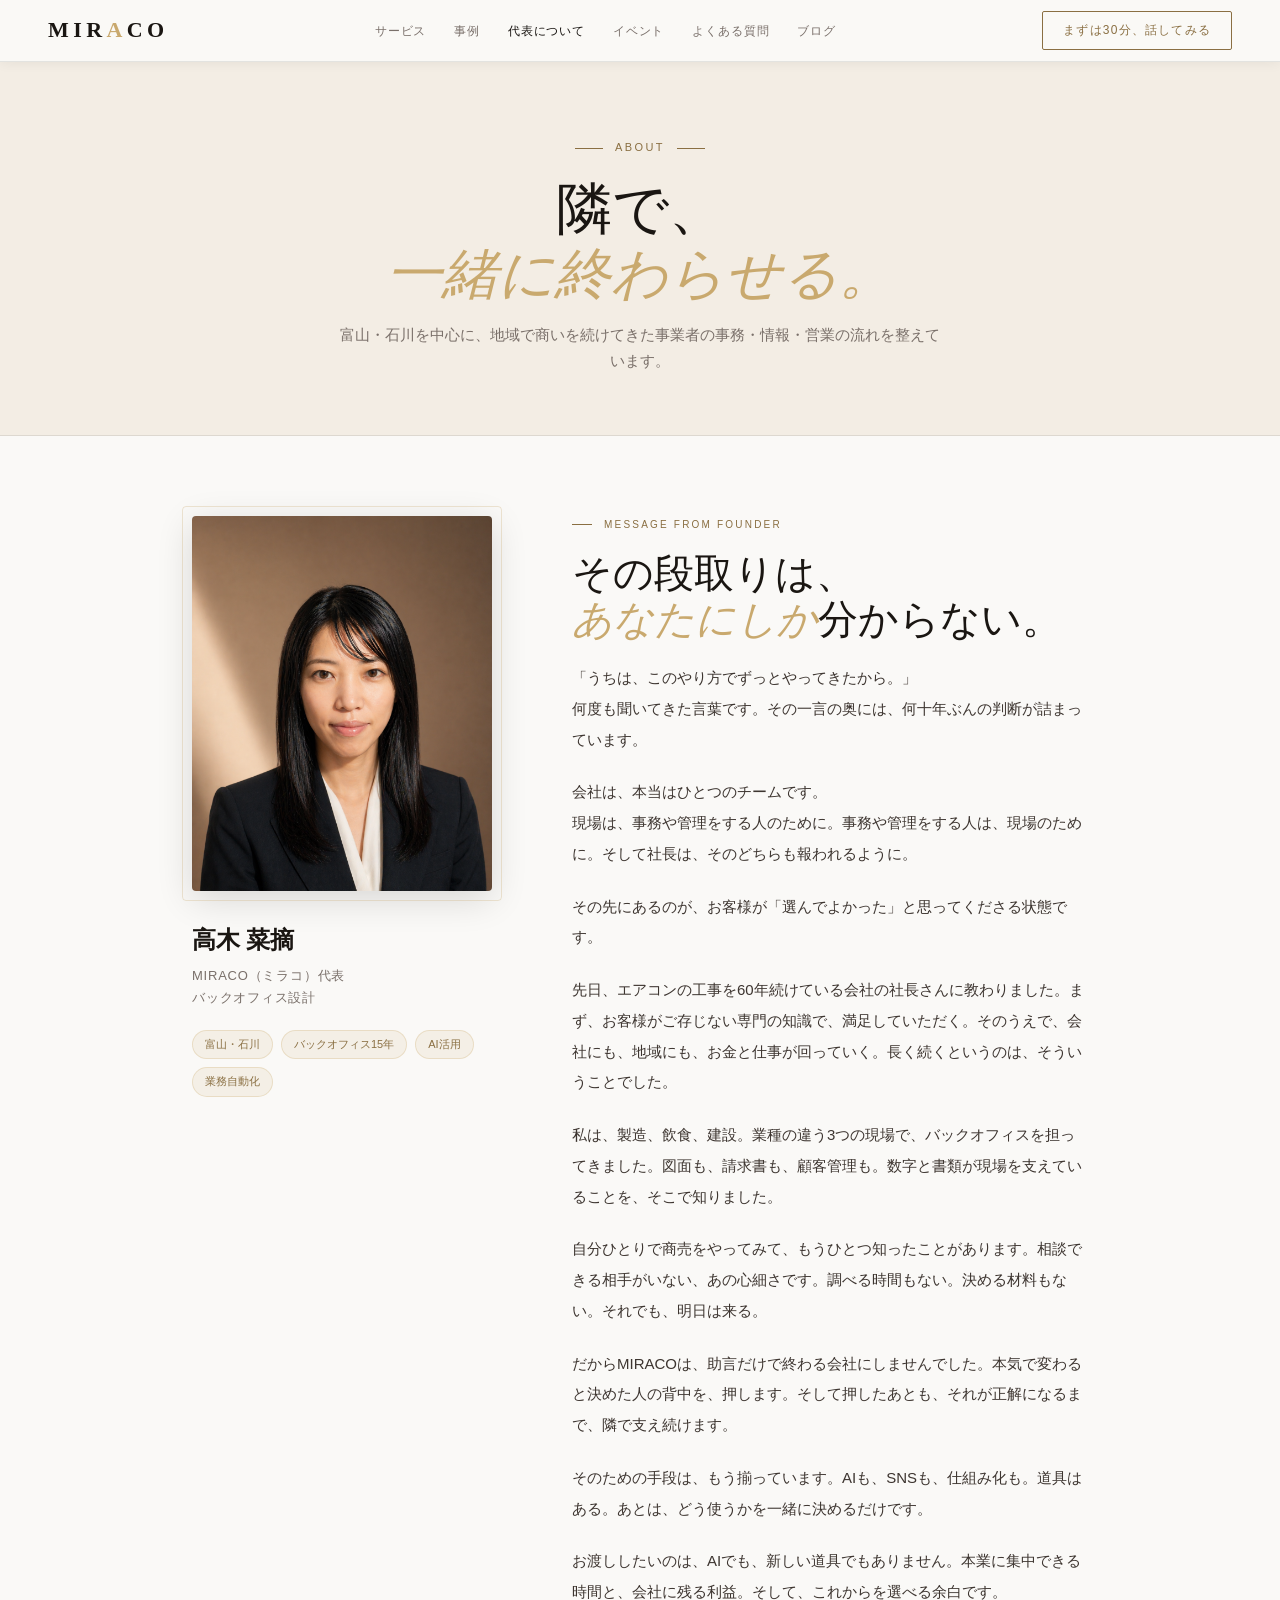
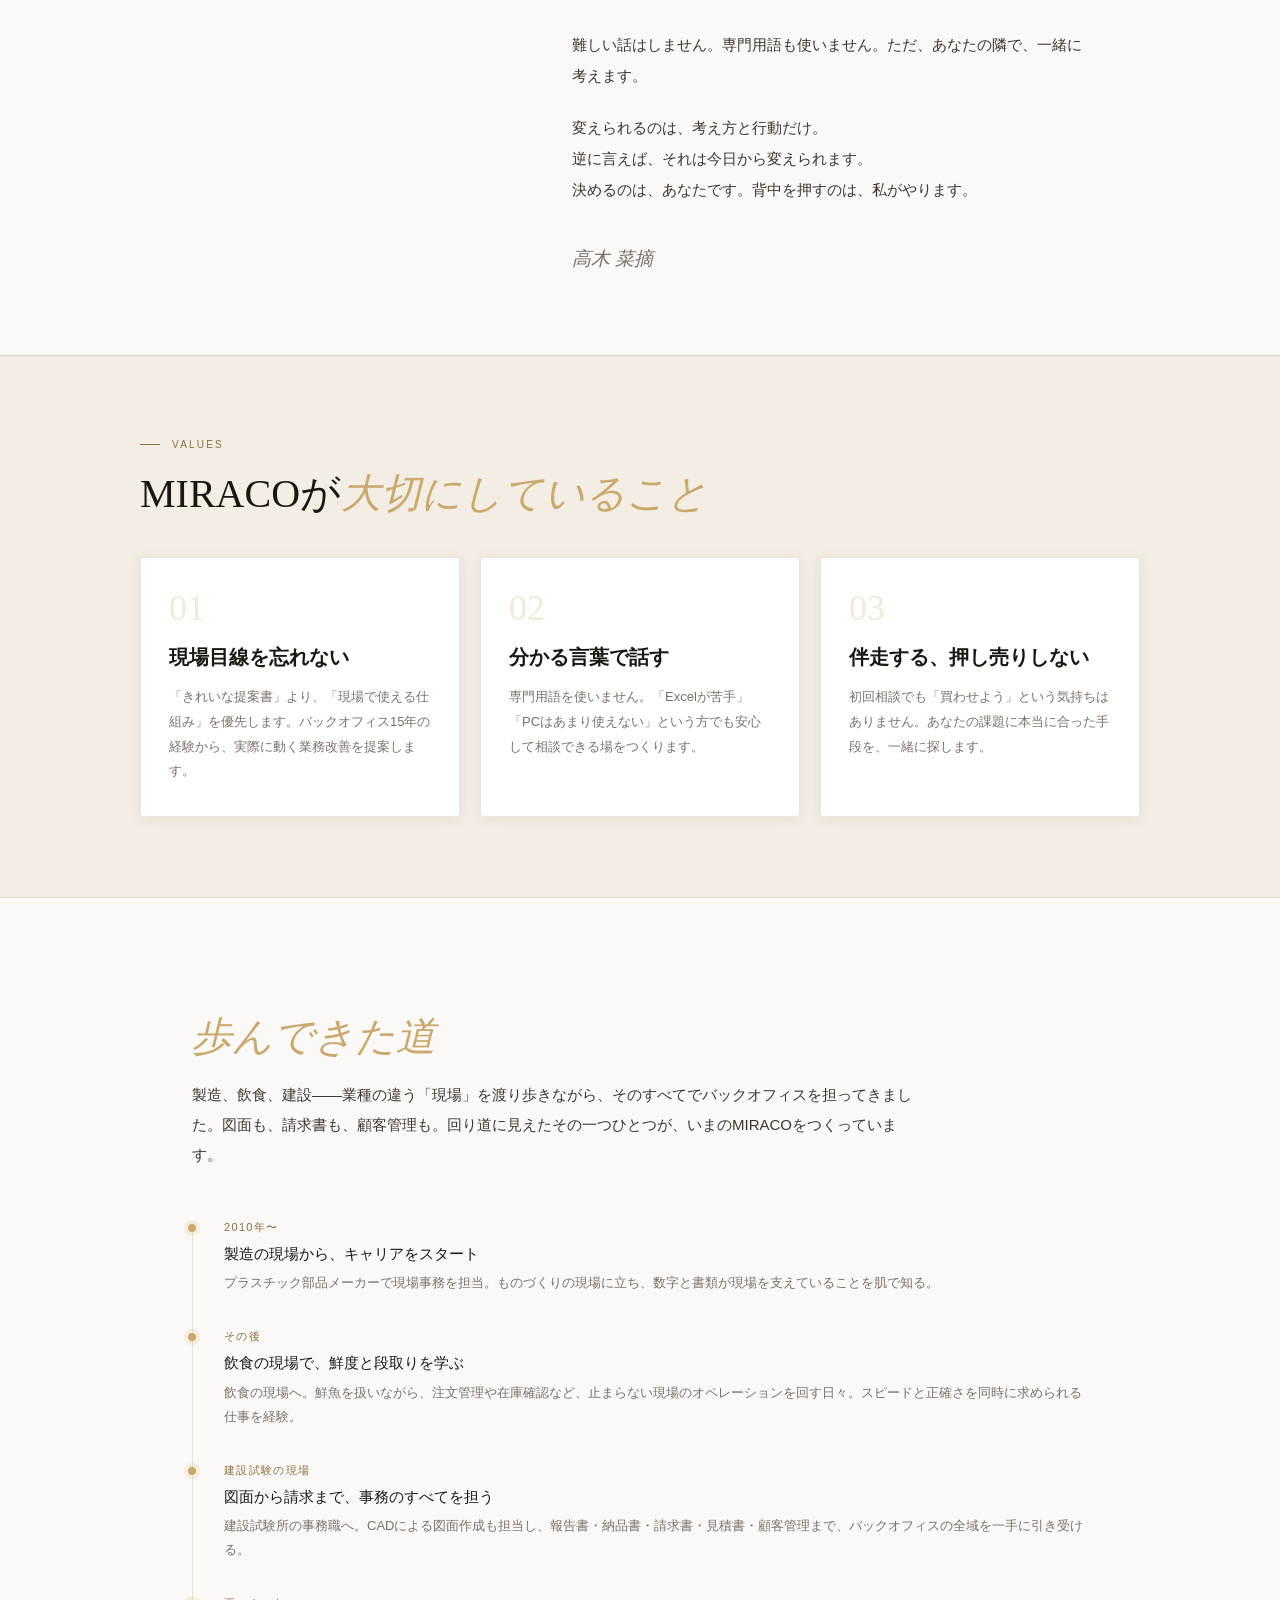
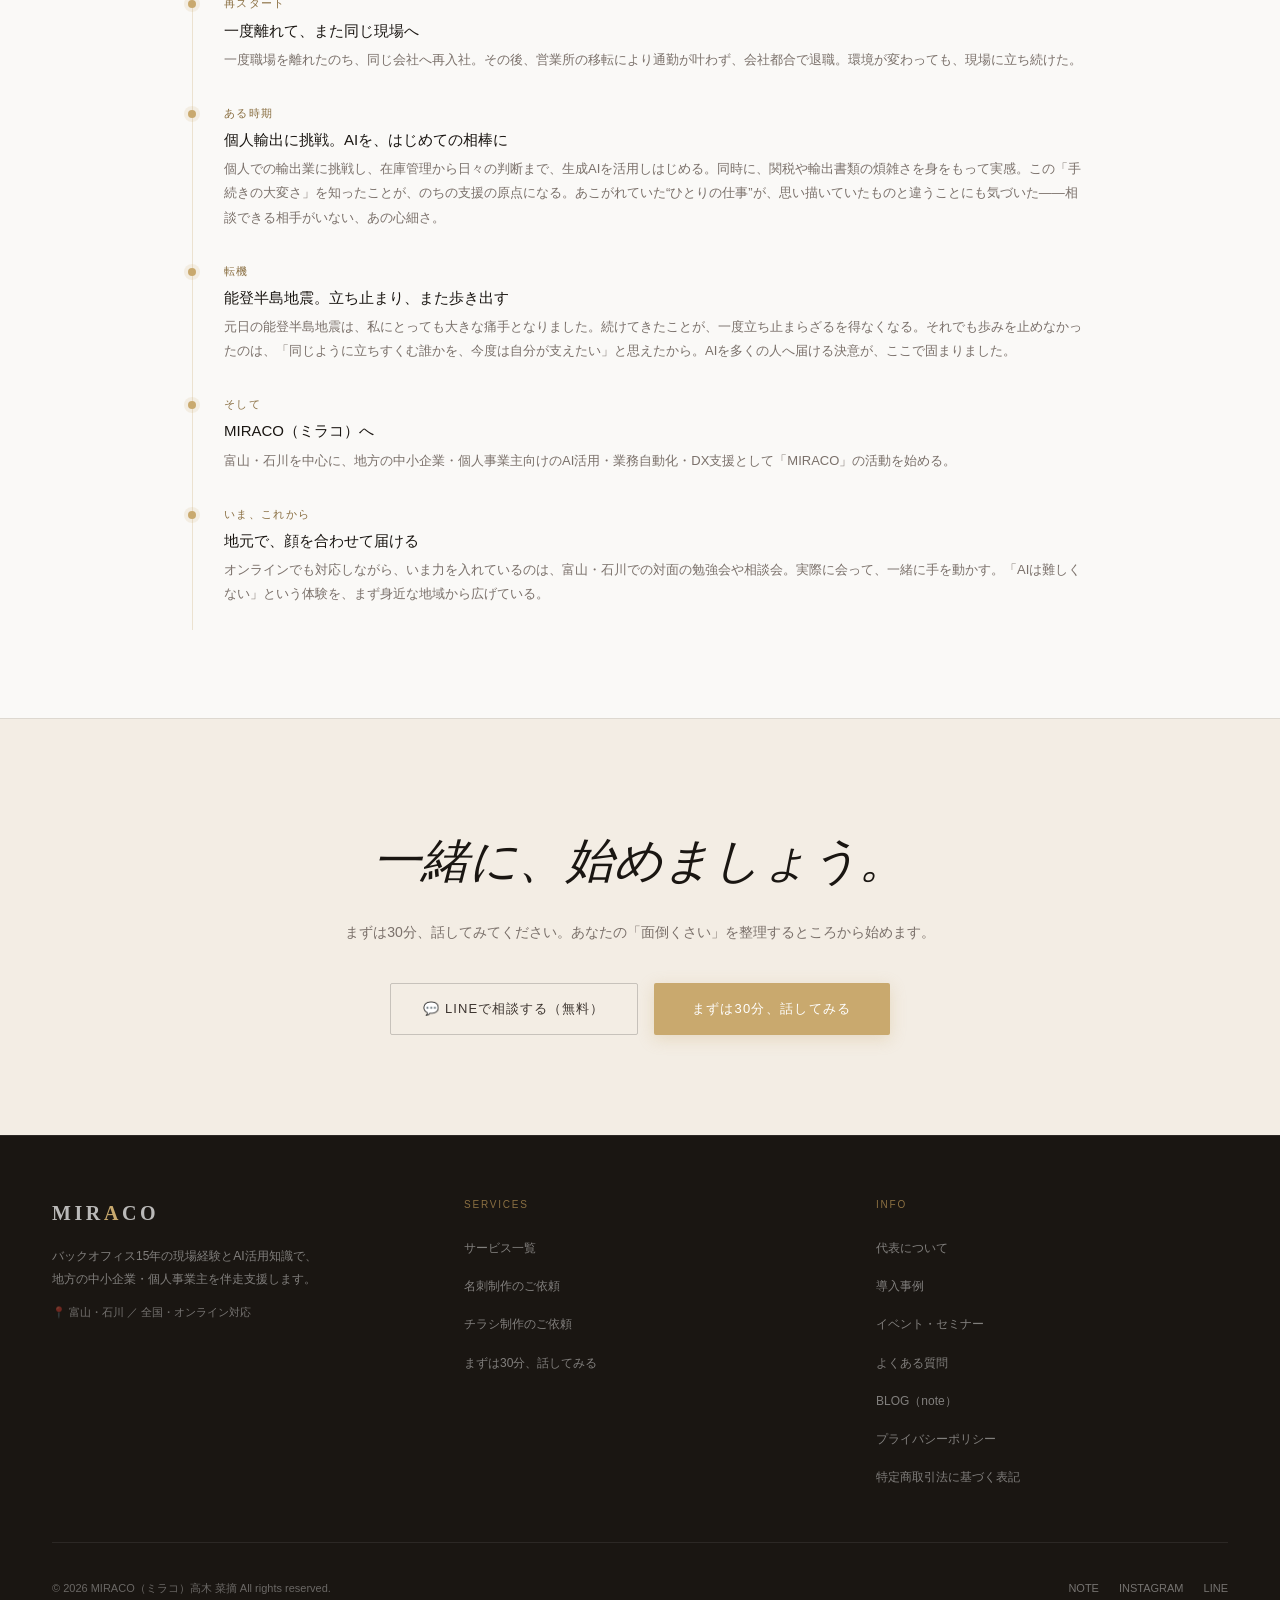
==== about.html @ 070834a5 "トップ見出しをスマホで1行に、スクロール演出を見えるように調整 - .hero-h1「選んでよかった」と言われる会社へ。が480px以下で2行になっていた   18文字ぶんを画面幅から逆算する式に変更" ====
<!DOCTYPE html>
<html lang="ja">
<head>
<meta charset="UTF-8">
<meta name="viewport" content="width=device-width, initial-scale=1.0">
<title>代表について | MIRACO（ミラコ）高木菜摘</title>
<meta name="description" content="MIRACO代表・高木菜摘のプロフィール。富山・石川を中心に活動。製造・飲食・建設の現場でバックオフィスを担ってきた経験をもとに、地域の事業者の事務・情報・営業の流れを整えます。">
<meta name="author" content="MIRACO（ミラコ）高木菜摘">
<meta name="robots" content="index, follow">
<meta property="og:title" content="代表について | MIRACO（ミラコ）高木菜摘">
<meta property="og:description" content="製造・飲食・建設の現場でバックオフィスを担ってきたMIRACO代表・高木菜摘のプロフィール。富山・石川で活動しています。">
<meta property="og:type" content="profile">
<meta property="og:url" content="https://miracobackoffice.com/about.html">
<meta property="og:locale" content="ja_JP">
<link rel="canonical" href="https://miracobackoffice.com/about.html">

<script type="application/ld+json">
{
  "@context": "https://schema.org",
  "@type": "Person",
  "name": "高木菜摘",
  "alternateName": "Natsumi Takagi",
  "jobTitle": "MIRACO代表・バックオフィス設計",
  "worksFor": { "@type": "Organization", "name": "MIRACO（ミラコ）", "url": "https://miracobackoffice.com/" },
  "address": { "@type": "PostalAddress", "addressRegion": "富山県", "addressCountry": "JP" },
  "image": "https://miracobackoffice.com/assets/images/profile-natsumi.png",
  "url": "https://miracobackoffice.com/about.html",
  "sameAs": ["https://note.com/miraco_1"],
  "description": "製造・飲食・建設の現場でバックオフィスを担ってきた経験をもとに、地域で商いを続けてきた事業者の事務・情報・営業の流れを整える。富山・石川を中心に活動。"
}
</script>

<meta http-equiv="Content-Security-Policy" content="default-src 'self'; script-src 'self' 'unsafe-inline'; style-src 'self' 'unsafe-inline' https://fonts.googleapis.com; font-src 'self' https://fonts.gstatic.com; img-src 'self' data: https://images.unsplash.com; connect-src 'none'; frame-src 'none'; object-src 'none'; base-uri 'self'; form-action 'none';">
<meta http-equiv="X-Content-Type-Options" content="nosniff">
<meta http-equiv="X-Frame-Options" content="DENY">

<link rel="preconnect" href="https://fonts.googleapis.com">
<link rel="preconnect" href="https://fonts.gstatic.com" crossorigin>
<link href="https://fonts.googleapis.com/css2?family=Noto+Sans+JP:wght@300;400;500;700&family=Cormorant+Garamond:ital,wght@0,300;0,600;1,300;1,600&family=DM+Sans:wght@300;400;500&display=swap" rel="stylesheet">

<style>
*, *::before, *::after { box-sizing: border-box; margin: 0; padding: 0; }
:root {
  --bg:#faf9f7; --bg-s:#f3ede4; --bg-c:#ffffff; --bg-ch:#faf6f0;
  --gold:#C9A96E; --gold-l:#E8CFA0; --gold-d:#8A6F42; --gold-dim:rgba(201,169,110,0.12);
  --text:#1a1612; --text-b:#3d3530; --text-m:#7a706a;
  --border:rgba(0,0,0,0.09); --border-g:rgba(201,169,110,0.28); --shadow:0 2px 16px rgba(0,0,0,0.07);
}
html { scroll-behavior: smooth; }
body { background:var(--bg); color:var(--text-b); font-family:'DM Sans','Noto Sans JP',sans-serif; font-size:15px; line-height:1.75; -webkit-font-smoothing:antialiased; }
img { max-width:100%; display:block; }

nav { position:fixed; top:0; left:0; right:0; z-index:1000; display:flex; align-items:center; justify-content:space-between; padding:0 48px; height:62px; background:rgba(250,249,247,0.96); backdrop-filter:blur(16px); -webkit-backdrop-filter:blur(16px); border-bottom:0.5px solid var(--border); box-shadow:0 1px 12px rgba(0,0,0,0.06); }
.nav-logo { font-family:'Cormorant Garamond',serif; font-size:22px; font-weight:600; letter-spacing:0.2em; color:var(--text); text-decoration:none; }
.nav-logo span { color:var(--gold); }
.nav-links { display:flex; gap:28px; list-style:none; }
.nav-links a { color:var(--text-m); text-decoration:none; font-size:12px; letter-spacing:0.07em; transition:color 0.2s; }
.nav-links a:hover,.nav-links a.active { color:var(--text); }
.nav-btn { border:1px solid var(--gold-d); background:transparent; color:var(--gold-d); padding:8px 20px; border-radius:2px; font-size:12px; letter-spacing:0.1em; cursor:pointer; font-family:inherit; text-decoration:none; display:inline-block; transition:all 0.25s; }
.nav-btn:hover { background:var(--gold-d); color:#fff; }
.nav-hamburger { display:none; flex-direction:column; gap:5px; background:none; border:none; cursor:pointer; padding:4px; }
.nav-hamburger span { display:block; width:22px; height:1px; background:var(--text-b); }
.mobile-menu { display:none; position:fixed; top:62px; left:0; right:0; background:rgba(250,249,247,0.98); border-bottom:0.5px solid var(--border); padding:24px 28px; z-index:999; flex-direction:column; gap:0; box-shadow:0 8px 24px rgba(0,0,0,0.08); }
.mobile-menu.open { display:flex; }
.mobile-menu a { color:var(--text-b); text-decoration:none; font-size:14px; padding:14px 0; border-bottom:0.5px solid var(--border); transition:color 0.2s; }
.mobile-menu a:hover { color:var(--gold-d); }
.mobile-menu .m-cta { margin-top:20px; background:var(--gold); color:#fff; text-align:center; padding:14px; border-radius:2px; font-weight:500; }

.page-hero { padding:130px 52px 60px; background:var(--bg-s); border-bottom:0.5px solid var(--border); text-align:center; }
.page-hero .eyebrow { display:inline-flex; align-items:center; gap:12px; font-size:11px; letter-spacing:0.22em; color:var(--gold-d); font-weight:400; margin-bottom:20px; text-transform:uppercase; }
.eyebrow-line { width:28px; height:0.5px; background:var(--gold-d); }
.page-hero h1 { font-family:'Cormorant Garamond',serif; font-size:clamp(32px,5vw,56px); font-weight:300; color:var(--text); line-height:1.15; margin-bottom:16px; }
.page-hero h1 em { font-style:italic; color:var(--gold); }
.page-hero p { font-size:15px; color:var(--text-m); font-weight:300; max-width:600px; margin:0 auto; }

.about-layout { padding:80px 52px; max-width:1000px; margin:0 auto; display:grid; grid-template-columns:300px 1fr; gap:80px; align-items:start; }
.profile-img-wrap { position:relative; }
.profile-img-wrap img { width:100%; aspect-ratio:4/5; object-fit:cover; border-radius:4px; box-shadow:0 8px 36px rgba(0,0,0,0.14); }
.profile-img-wrap::before { content:''; position:absolute; inset:-10px; border:0.5px solid var(--border-g); border-radius:4px; pointer-events:none; }
.profile-meta { margin-top:28px; }
.profile-name { font-family:'Cormorant Garamond',serif; font-size:24px; font-weight:600; color:var(--text); margin-bottom:4px; }
.profile-title { font-size:13px; color:var(--text-m); letter-spacing:0.06em; margin-bottom:20px; }
.profile-tags { display:flex; flex-wrap:wrap; gap:8px; }
.profile-tag { font-size:11px; color:var(--gold-d); border:0.5px solid var(--border-g); padding:4px 12px; border-radius:100px; background:var(--gold-dim); }

.s-label { font-size:10px; letter-spacing:0.22em; color:var(--gold-d); font-weight:400; text-transform:uppercase; margin-bottom:18px; display:flex; align-items:center; gap:12px; }
.s-label::before { content:''; width:20px; height:0.5px; background:var(--gold-d); }
.s-title { font-family:'Cormorant Garamond',serif; font-size:clamp(24px,3.5vw,40px); font-weight:300; line-height:1.15; color:var(--text); margin-bottom:20px; }
.s-title em { font-style:italic; color:var(--gold); }

.story-text { font-size:15px; line-height:2.05; color:var(--text-b); font-weight:300; }
.story-text p { margin-bottom:22px; }
.story-sig { margin-top:36px; font-family:'Cormorant Garamond',serif; font-size:19px; font-weight:300; font-style:italic; color:var(--text-m); }

.values-strip { background:var(--bg-s); border-top:0.5px solid var(--border); border-bottom:0.5px solid var(--border); padding:80px 52px; }
.values-inner { max-width:1000px; margin:0 auto; }
.values-grid { display:grid; grid-template-columns:repeat(3,1fr); gap:20px; margin-top:40px; }
.value-card { background:var(--bg-c); border:0.5px solid var(--border); border-radius:4px; padding:32px 28px; box-shadow:var(--shadow); }
.value-num { font-family:'Cormorant Garamond',serif; font-size:36px; font-weight:300; color:rgba(201,169,110,0.25); line-height:1; margin-bottom:14px; }
.value-title { font-family:'Cormorant Garamond',serif; font-size:20px; font-weight:600; color:var(--text); margin-bottom:10px; }
.value-desc { font-size:13px; color:var(--text-m); line-height:1.9; font-weight:300; }

.history-section { padding:80px 52px; max-width:1000px; margin:0 auto; }
.timeline { display:flex; flex-direction:column; gap:0; margin-top:40px; position:relative; padding-left:32px; }
.timeline::before { content:''; position:absolute; left:0; top:8px; bottom:8px; width:0.5px; background:var(--border-g); }
.tl-item { position:relative; padding-bottom:32px; }
.tl-item::before { content:''; position:absolute; left:-36px; top:6px; width:8px; height:8px; border-radius:50%; background:var(--gold); box-shadow:0 0 0 4px rgba(201,169,110,0.15); }
.tl-year { font-size:11px; color:var(--gold-d); letter-spacing:0.12em; font-weight:500; margin-bottom:4px; }
.tl-title { font-size:15px; color:var(--text); font-weight:500; margin-bottom:4px; }
.tl-desc { font-size:13px; color:var(--text-m); line-height:1.85; font-weight:300; }

.btn-gold { background:var(--gold); color:#fff; border:none; padding:15px 38px; border-radius:2px; font-size:13px; font-weight:500; letter-spacing:0.1em; cursor:pointer; font-family:inherit; text-decoration:none; display:inline-block; transition:opacity 0.2s,transform 0.2s; box-shadow:0 4px 16px rgba(201,169,110,0.3); }
.btn-gold:hover { opacity:0.88; transform:translateY(-1px); }
.btn-ghost { background:transparent; color:var(--text-b); border:1px solid rgba(0,0,0,0.18); padding:14px 32px; border-radius:2px; font-size:13px; letter-spacing:0.08em; cursor:pointer; font-family:inherit; text-decoration:none; display:inline-block; transition:all 0.2s; }
.btn-ghost:hover { border-color:var(--gold-d); color:var(--gold-d); }

.cta-section { text-align:center; padding:100px 48px; background:var(--bg-s); border-top:0.5px solid var(--border); }
.cta-title { font-family:'Cormorant Garamond',serif; font-size:clamp(28px,4vw,48px); font-weight:300; font-style:italic; color:var(--text); margin-bottom:16px; }
.cta-sub { font-size:14px; color:var(--text-m); margin-bottom:36px; line-height:1.95; }

footer { background:#1a1612; border-top:0.5px solid rgba(255,255,255,0.08); padding:60px 52px 36px; }
.footer-top { display:grid; grid-template-columns:1fr 1fr 1fr; gap:60px; padding-bottom:52px; border-bottom:0.5px solid rgba(255,255,255,0.08); margin-bottom:36px; }
.footer-brand .f-logo { font-family:'Cormorant Garamond',serif; font-size:20px; font-weight:600; letter-spacing:0.18em; color:rgba(255,255,255,0.7); margin-bottom:14px; }
.footer-brand .f-logo span { color:var(--gold); }
.footer-brand p { font-size:12px; color:rgba(255,255,255,0.45); line-height:1.85; font-weight:300; }
.footer-brand .f-location { font-size:11px; color:rgba(255,255,255,0.4); margin-top:12px; }
.footer-col h4 { font-size:10px; letter-spacing:0.18em; color:var(--gold-d); text-transform:uppercase; margin-bottom:20px; font-weight:400; }
.footer-col ul { list-style:none; display:flex; flex-direction:column; gap:12px; }
.footer-col a { font-size:12px; color:rgba(255,255,255,0.45); text-decoration:none; transition:color 0.2s; }
.footer-col a:hover { color:rgba(255,255,255,0.75); }
.footer-bottom { display:flex; justify-content:space-between; align-items:center; flex-wrap:wrap; gap:12px; }
.footer-bottom p { font-size:11px; color:rgba(255,255,255,0.35); }
.footer-socials { display:flex; gap:20px; }
.footer-socials a { font-size:11px; color:rgba(255,255,255,0.4); text-decoration:none; text-transform:uppercase; transition:color 0.2s; }
.footer-socials a:hover { color:var(--gold); }

@media (max-width:900px) {
  nav { padding:0 20px; }
  .nav-links,.nav-btn { display:none; }
  .nav-hamburger { display:flex; }
  .page-hero { padding:110px 24px 48px; }
  .about-layout { grid-template-columns:1fr; gap:48px; padding:60px 24px; }
  .profile-img-wrap { max-width:240px; }
  .values-strip { padding:60px 24px; }
  .values-grid { grid-template-columns:1fr; }
  .history-section { padding:60px 24px; }
  footer { padding:48px 24px 28px; }
  .footer-top { grid-template-columns:1fr; gap:40px; }
  .footer-bottom { flex-direction:column; align-items:flex-start; }
}
</style>
</head>
<body>

<nav>
  <a href="index.html" class="nav-logo">MIR<span>A</span>CO</a>
  <ul class="nav-links">
    <li><a href="services.html">サービス</a></li>
    <li><a href="cases.html">事例</a></li>
    <li><a href="about.html" class="active">代表について</a></li>
    <li><a href="events.html">イベント</a></li>
    <li><a href="faq.html">よくある質問</a></li>
    <li><a href="https://note.com/miraco_1" target="_blank" rel="noopener noreferrer">ブログ</a></li>
  </ul>
  <a href="booking.html" class="nav-btn" target="_blank" rel="noopener noreferrer">まずは30分、話してみる</a>
  <button class="nav-hamburger" id="hamburger" aria-label="メニューを開く" aria-expanded="false"><span></span><span></span><span></span></button>
</nav>
<div class="mobile-menu" id="mobile-menu" aria-hidden="true">
  <a href="services.html">サービス</a>
  <a href="cases.html">事例</a>
  <a href="about.html">代表について</a>
  <a href="events.html">イベント・セミナー</a>
  <a href="faq.html">よくある質問</a>
  <a href="https://note.com/miraco_1" target="_blank" rel="noopener noreferrer">ブログ（note）</a>
  <a href="booking.html" target="_blank" rel="noopener noreferrer" class="m-cta">まずは30分、話してみる</a>
</div>

<section class="page-hero">
  <p class="eyebrow"><span class="eyebrow-line"></span>About<span class="eyebrow-line"></span></p>
  <h1>隣で、<br><em>一緒に終わらせる。</em></h1>
  <p>富山・石川を中心に、地域で商いを続けてきた事業者の事務・情報・営業の流れを整えています。</p>
</section>

<main>
<div class="about-layout">
  <div>
    <div class="profile-img-wrap">
      <img src="assets/images/profile-natsumi.png" alt="MIRACO代表 高木菜摘" loading="lazy">
    </div>
    <div class="profile-meta">
      <p class="profile-name">高木 菜摘</p>
      <p class="profile-title">MIRACO（ミラコ）代表<br>バックオフィス設計</p>
      <div class="profile-tags">
        <span class="profile-tag">富山・石川</span>
        <span class="profile-tag">バックオフィス15年</span>
        <span class="profile-tag">AI活用</span>
        <span class="profile-tag">業務自動化</span>
      </div>
    </div>
  </div>

  <div>
    <p class="s-label">Message from Founder</p>
    <h2 class="s-title">その段取りは、<br><em>あなたにしか</em>分からない。</h2>
    <div class="story-text">
      <p>「うちは、このやり方でずっとやってきたから。」<br>何度も聞いてきた言葉です。その一言の奥には、何十年ぶんの判断が詰まっています。</p>
      <p>会社は、本当はひとつのチームです。<br>現場は、事務や管理をする人のために。事務や管理をする人は、現場のために。そして社長は、そのどちらも報われるように。</p>
      <p>その先にあるのが、お客様が「選んでよかった」と思ってくださる状態です。</p>
      <p>先日、エアコンの工事を60年続けている会社の社長さんに教わりました。まず、お客様がご存じない専門の知識で、満足していただく。そのうえで、会社にも、地域にも、お金と仕事が回っていく。長く続くというのは、そういうことでした。</p>
      <p>私は、製造、飲食、建設。業種の違う3つの現場で、バックオフィスを担ってきました。図面も、請求書も、顧客管理も。数字と書類が現場を支えていることを、そこで知りました。</p>
      <p>自分ひとりで商売をやってみて、もうひとつ知ったことがあります。相談できる相手がいない、あの心細さです。調べる時間もない。決める材料もない。それでも、明日は来る。</p>
      <p>だからMIRACOは、助言だけで終わる会社にしませんでした。本気で変わると決めた人の背中を、押します。そして押したあとも、それが正解になるまで、隣で支え続けます。</p>
      <p>そのための手段は、もう揃っています。AIも、SNSも、仕組み化も。道具はある。あとは、どう使うかを一緒に決めるだけです。</p>
      <p>お渡ししたいのは、AIでも、新しい道具でもありません。本業に集中できる時間と、会社に残る利益。そして、これからを選べる余白です。</p>
      <p>難しい話はしません。専門用語も使いません。ただ、あなたの隣で、一緒に考えます。</p>
      <p>変えられるのは、考え方と行動だけ。<br>逆に言えば、それは今日から変えられます。<br>決めるのは、あなたです。背中を押すのは、私がやります。</p>
    </div>
    <p class="story-sig">高木 菜摘</p>
  </div>
</div>
</main>

<!-- VALUES -->
<div class="values-strip">
  <div class="values-inner">
    <p class="s-label">Values</p>
    <h2 class="s-title">MIRACOが<em>大切にしていること</em></h2>
    <div class="values-grid">
      <div class="value-card">
        <p class="value-num">01</p>
        <p class="value-title">現場目線を忘れない</p>
        <p class="value-desc">「きれいな提案書」より、「現場で使える仕組み」を優先します。バックオフィス15年の経験から、実際に動く業務改善を提案します。</p>
      </div>
      <div class="value-card">
        <p class="value-num">02</p>
        <p class="value-title">分かる言葉で話す</p>
        <p class="value-desc">専門用語を使いません。「Excelが苦手」「PCはあまり使えない」という方でも安心して相談できる場をつくります。</p>
      </div>
      <div class="value-card">
        <p class="value-num">03</p>
        <p class="value-title">伴走する、押し売りしない</p>
        <p class="value-desc">初回相談でも「買わせよう」という気持ちはありません。あなたの課題に本当に合った手段を、一緒に探します。</p>
      </div>
    </div>
  </div>
</div>

<!-- HISTORY -->
<div class="history-section">
  <p class="s-label">History</p>
  <h2 class="s-title"><em>歩んできた道</em></h2>
  <p style="font-size:15px;line-height:2.0;color:var(--text-b);font-weight:300;max-width:720px;margin-bottom:48px;">
    製造、飲食、建設——業種の違う「現場」を渡り歩きながら、そのすべてでバックオフィスを担ってきました。図面も、請求書も、顧客管理も。回り道に見えたその一つひとつが、いまのMIRACOをつくっています。
  </p>
  <div class="timeline">
    <div class="tl-item">
      <p class="tl-year">2010年〜</p>
      <p class="tl-title">製造の現場から、キャリアをスタート</p>
      <p class="tl-desc">プラスチック部品メーカーで現場事務を担当。ものづくりの現場に立ち、数字と書類が現場を支えていることを肌で知る。</p>
    </div>
    <div class="tl-item">
      <p class="tl-year">その後</p>
      <p class="tl-title">飲食の現場で、鮮度と段取りを学ぶ</p>
      <p class="tl-desc">飲食の現場へ。鮮魚を扱いながら、注文管理や在庫確認など、止まらない現場のオペレーションを回す日々。スピードと正確さを同時に求められる仕事を経験。</p>
    </div>
    <div class="tl-item">
      <p class="tl-year">建設試験の現場</p>
      <p class="tl-title">図面から請求まで、事務のすべてを担う</p>
      <p class="tl-desc">建設試験所の事務職へ。CADによる図面作成も担当し、報告書・納品書・請求書・見積書・顧客管理まで、バックオフィスの全域を一手に引き受ける。</p>
    </div>
    <div class="tl-item">
      <p class="tl-year">再スタート</p>
      <p class="tl-title">一度離れて、また同じ現場へ</p>
      <p class="tl-desc">一度職場を離れたのち、同じ会社へ再入社。その後、営業所の移転により通勤が叶わず、会社都合で退職。環境が変わっても、現場に立ち続けた。</p>
    </div>
    <div class="tl-item">
      <p class="tl-year">ある時期</p>
      <p class="tl-title">個人輸出に挑戦。AIを、はじめての相棒に</p>
      <p class="tl-desc">個人での輸出業に挑戦し、在庫管理から日々の判断まで、生成AIを活用しはじめる。同時に、関税や輸出書類の煩雑さを身をもって実感。この「手続きの大変さ」を知ったことが、のちの支援の原点になる。あこがれていた“ひとりの仕事”が、思い描いていたものと違うことにも気づいた——相談できる相手がいない、あの心細さ。</p>
    </div>
    <div class="tl-item">
      <p class="tl-year">転機</p>
      <p class="tl-title">能登半島地震。立ち止まり、また歩き出す</p>
      <p class="tl-desc">元日の能登半島地震は、私にとっても大きな痛手となりました。続けてきたことが、一度立ち止まらざるを得なくなる。それでも歩みを止めなかったのは、「同じように立ちすくむ誰かを、今度は自分が支えたい」と思えたから。AIを多くの人へ届ける決意が、ここで固まりました。</p>
    </div>
    <div class="tl-item">
      <p class="tl-year">そして</p>
      <p class="tl-title">MIRACO（ミラコ）へ</p>
      <p class="tl-desc">富山・石川を中心に、地方の中小企業・個人事業主向けのAI活用・業務自動化・DX支援として「MIRACO」の活動を始める。</p>
    </div>
    <div class="tl-item">
      <p class="tl-year">いま、これから</p>
      <p class="tl-title">地元で、顔を合わせて届ける</p>
      <p class="tl-desc">オンラインでも対応しながら、いま力を入れているのは、富山・石川での対面の勉強会や相談会。実際に会って、一緒に手を動かす。「AIは難しくない」という体験を、まず身近な地域から広げている。</p>
    </div>
  </div>
</div>

<div class="cta-section">
  <p class="cta-title">一緒に、始めましょう。</p>
  <p class="cta-sub">まずは30分、話してみてください。あなたの「面倒くさい」を整理するところから始めます。</p>
  <div style="display:flex;gap:16px;justify-content:center;flex-wrap:wrap;">
    <a href="https://lin.ee/v2A0ds8L" class="btn-ghost" target="_blank" rel="noopener noreferrer">💬 LINEで相談する（無料）</a>
    <a href="booking.html" class="btn-gold" target="_blank" rel="noopener noreferrer">まずは30分、話してみる</a>
  </div>
</div>

<footer>
  <div class="footer-top">
    <div class="footer-brand">
      <div class="f-logo">MIR<span>A</span>CO</div>
      <p>バックオフィス15年の現場経験とAI活用知識で、<br>地方の中小企業・個人事業主を伴走支援します。</p>
      <p class="f-location">📍 富山・石川 ／ 全国・オンライン対応</p>
    </div>
    <div class="footer-col">
      <h4>Services</h4>
      <ul>
        <li><a href="services.html">サービス一覧</a></li>
        <li><a href="https://forms.gle/1SzgSTRywvHPMHiX9" target="_blank" rel="noopener noreferrer">名刺制作のご依頼</a></li>
        <li><a href="https://forms.gle/C8qWqXAPNdv8Q1wMA" target="_blank" rel="noopener noreferrer">チラシ制作のご依頼</a></li>
        <li><a href="booking.html" target="_blank" rel="noopener noreferrer">まずは30分、話してみる</a></li>
      </ul>
    </div>
    <div class="footer-col">
      <h4>Info</h4>
      <ul>
        <li><a href="about.html">代表について</a></li>
        <li><a href="cases.html">導入事例</a></li>
        <li><a href="events.html">イベント・セミナー</a></li>
        <li><a href="faq.html">よくある質問</a></li>
        <li><a href="https://note.com/miraco_1" target="_blank" rel="noopener noreferrer">BLOG（note）</a></li>
        <li><a href="privacy.html">プライバシーポリシー</a></li>
        <li><a href="legal.html">特定商取引法に基づく表記</a></li>
      </ul>
    </div>
  </div>
  <div class="footer-bottom">
    <p>© 2026 MIRACO（ミラコ）高木 菜摘 All rights reserved.</p>
    <div class="footer-socials">
      <a href="https://note.com/miraco_1" target="_blank" rel="noopener noreferrer">note</a>
      <a href="https://www.instagram.com/miraco_ai/" target="_blank" rel="noopener noreferrer">Instagram</a>
      <a href="https://lin.ee/v2A0ds8L" target="_blank" rel="noopener noreferrer">LINE</a>
    </div>
  </div>
</footer>

<script>
const hamburger = document.getElementById('hamburger');
const mobileMenu = document.getElementById('mobile-menu');
hamburger.addEventListener('click', () => {
  const isOpen = mobileMenu.classList.toggle('open');
  hamburger.setAttribute('aria-expanded', String(isOpen));
  mobileMenu.setAttribute('aria-hidden', String(!isOpen));
});
document.querySelectorAll('.mobile-menu a').forEach(link => {
  link.addEventListener('click', () => {
    hamburger.setAttribute('aria-expanded', 'false');
    mobileMenu.setAttribute('aria-hidden', 'true');
    mobileMenu.classList.remove('open');
  });
});
</script>

<!-- MOTION: スクロールで静かに現れる（外部ライブラリなし／動きを減らす設定を尊重） -->
<style>
@media (prefers-reduced-motion: no-preference) {
  .rv { opacity: 0; transform: translateY(28px); }
  .rv-on { opacity: 1; transform: none;
    transition: opacity .9s cubic-bezier(.22,.61,.36,1), transform .9s cubic-bezier(.22,.61,.36,1); }
  .rv-d1 { transition-delay: .13s; }
  .rv-d2 { transition-delay: .26s; }
  .rv-d3 { transition-delay: .39s; }
  .rv-d4 { transition-delay: .52s; }
}
</style>
<script>
(function(){
  if (window.matchMedia && window.matchMedia('(prefers-reduced-motion: reduce)').matches) return;
  if (!('IntersectionObserver' in window)) return;

  var SEL = [
    // 共通
    '.page-hero .eyebrow', '.page-hero h1', '.page-hero p',
    '.s-label', '.section-label', '.section-title', '.cta-section',
    // トップ
    '.hero-h1', '.hero-sub-h', '.hero-body', '.hero-actions',
    '.mission-eyebrow', '.mission-statement', '.mission-lead', '.mission-sub-label',
    '.reason-chip', '.layer', '.case-card', '.blog-card',
    // サービス・事例・FAQ
    '.svc-detail-card', '.svc-cat', '.price-row', '.flow-grid > *',
    '.support-card', '.faq-item', '.faq-category-label',
    // 代表・イベント・申込
    '.value-card', '.tl-item', '.history-section',
    '.event-card', '.apply-event', '.apply-lead', '.form-card', '.done-card',
    '.signup-detail-card', '.signup-detail-item',
    // チェックリスト・問い合わせ
    '.cl-lead', '.cl-cat', '.cl-result',
    '.contact-info-item', '.contact-form-card'
  ].join(',');

  var nodes = [];
  try { nodes = Array.prototype.slice.call(document.querySelectorAll(SEL)); } catch(e) { return; }

  nodes = nodes.filter(function(el){
    if (el.closest && el.closest('nav, footer, .mobile-menu, .cl-bar')) return false;
    if (el.dataset && el.dataset.noRv) return false;
    return true;
  });

  var seen = [];
  nodes.forEach(function(el){
    if (seen.indexOf(el) > -1) return;
    seen.push(el);
    el.classList.add('rv');
  });

  var io = new IntersectionObserver(function(entries){
    entries.forEach(function(en){
      if (!en.isIntersecting) return;
      var el = en.target;
      var sibs = el.parentNode ? Array.prototype.slice.call(el.parentNode.children).filter(function(c){
        return c.classList && c.classList.contains('rv');
      }) : [];
      var i = sibs.indexOf(el);
      if (i === 1) el.classList.add('rv-d1');
      else if (i === 2) el.classList.add('rv-d2');
      else if (i === 3) el.classList.add('rv-d3');
      else if (i >= 4) el.classList.add('rv-d4');
      el.classList.add('rv-on');
      io.unobserve(el);
    });
  }, { threshold: 0.08, rootMargin: '0px 0px -8% 0px' });

  // 読み込み時点で画面内にあるものは、上から順に少しずつ遅らせて見せる
  var first = seen.filter(function(el){
    var r = el.getBoundingClientRect();
    return r.top < window.innerHeight && r.bottom > 0;
  });
  first.forEach(function(el, i){
    setTimeout(function(){ el.classList.add('rv-on'); }, 120 + i * 130);
  });
  seen.forEach(function(el){ if (first.indexOf(el) === -1) io.observe(el); });

  // 保険: 3秒後に未表示のものは強制表示（読めない事故を防ぐ）
  setTimeout(function(){
    seen.forEach(function(el){ el.classList.add('rv-on'); });
  }, 3000);
})();
</script>
</body>
</html>
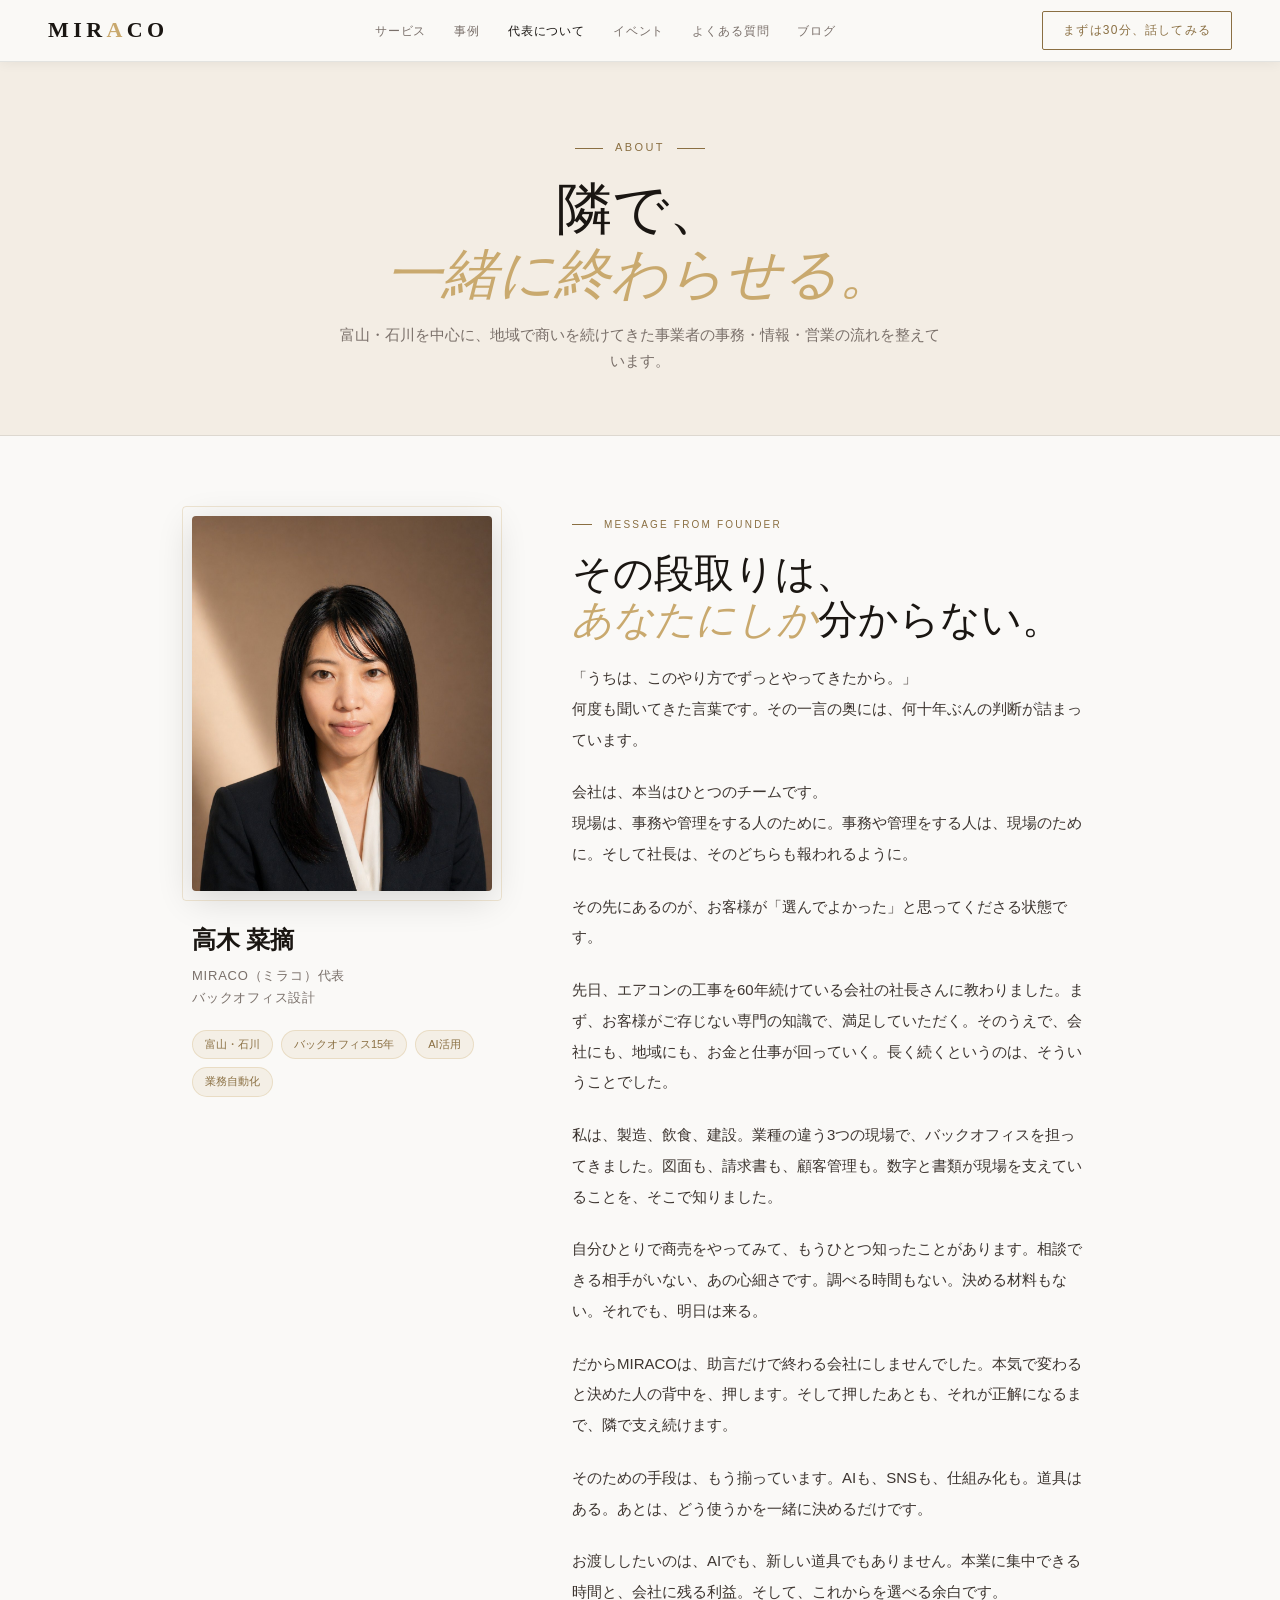
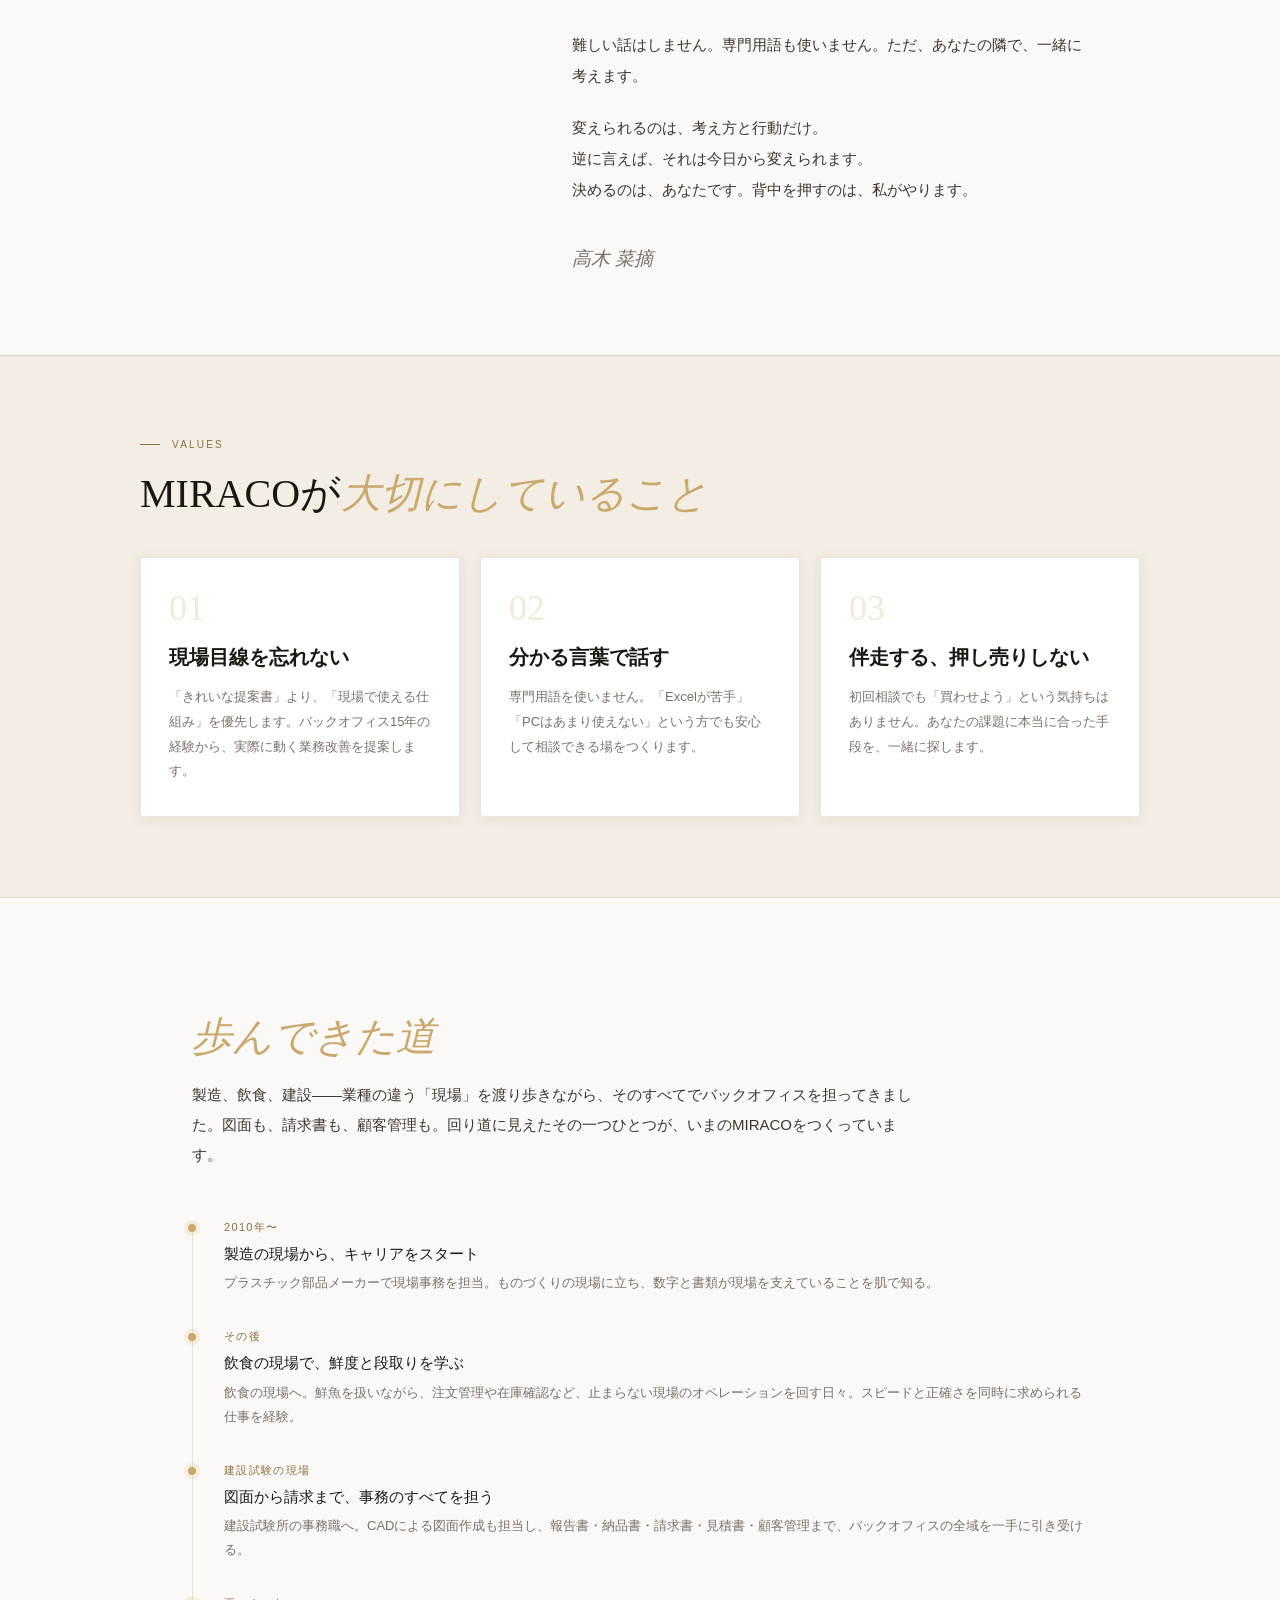
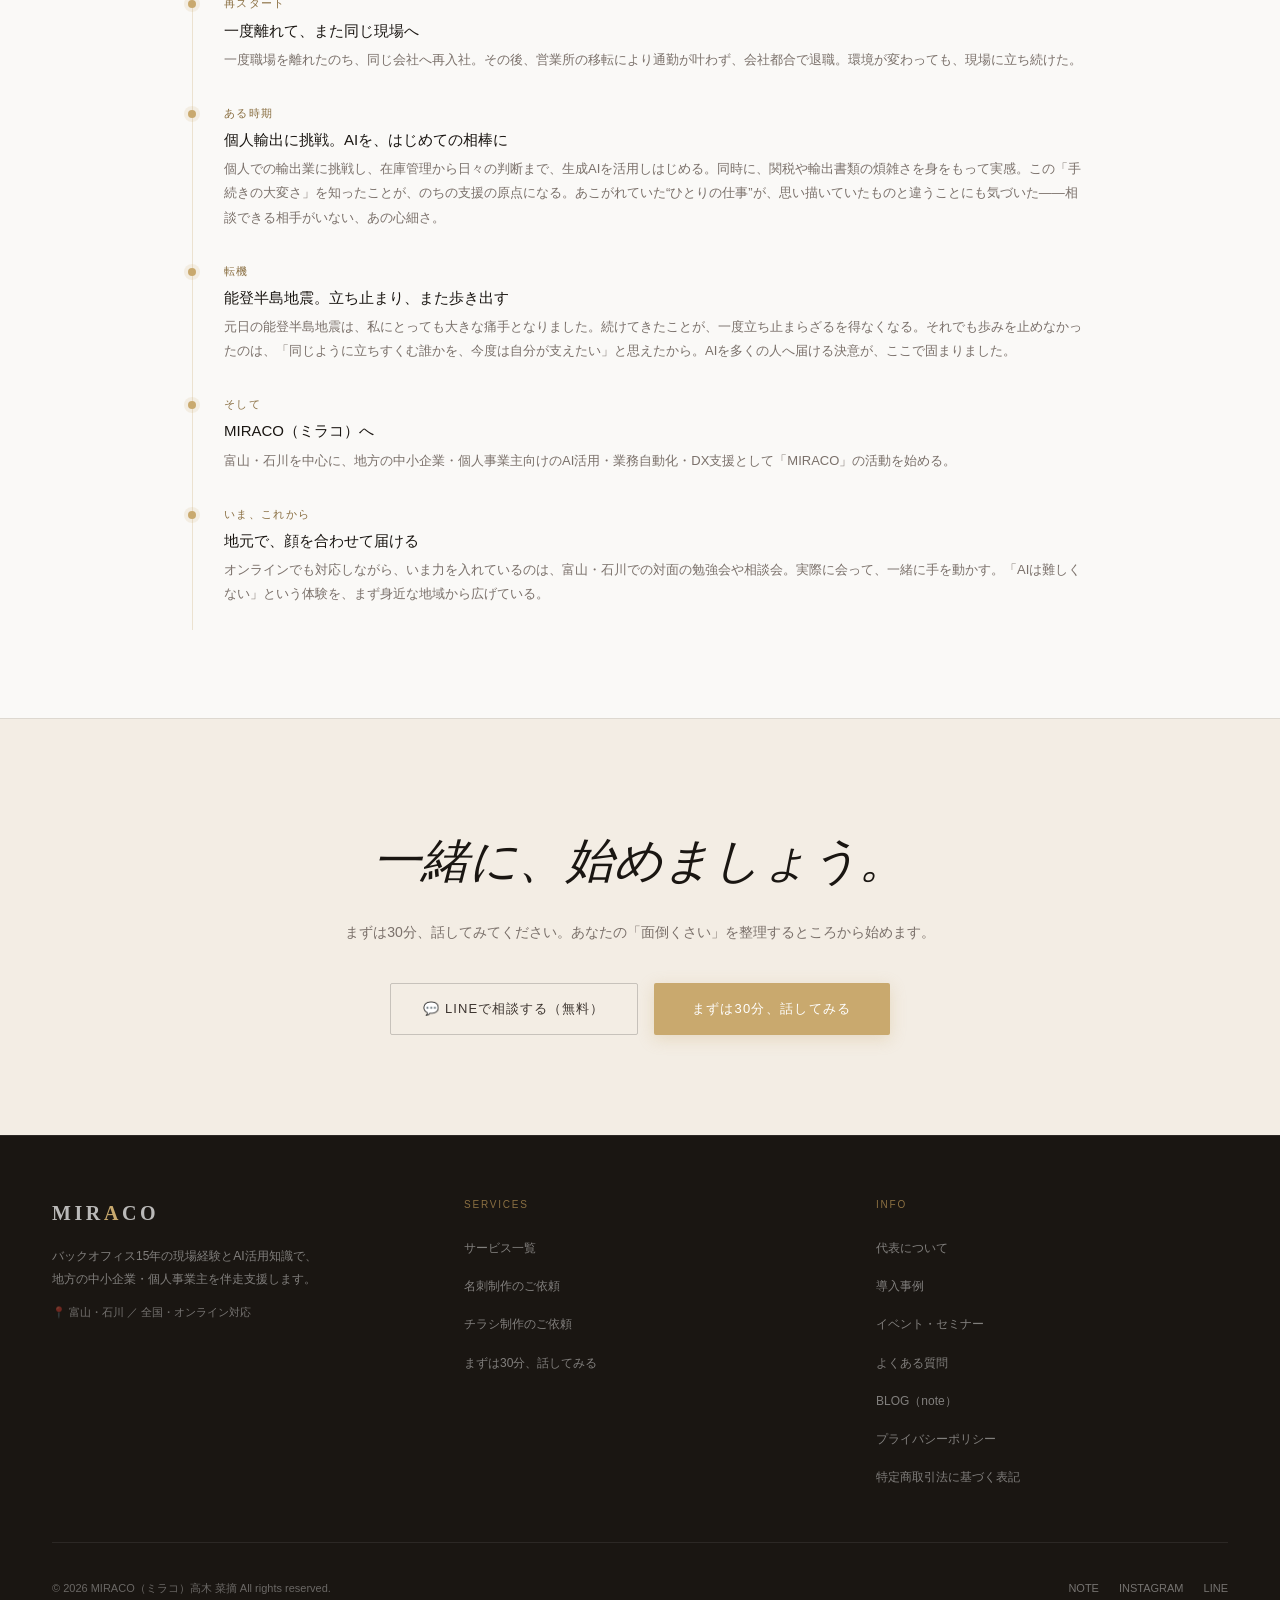
==== commit 9fd648b2: "画像を最適化し、名刺・チラシの写真を自作の制作例へ差し替え - profile-natsumi: PNG 1.78MB → JPEG 145KB（92%削減）。旧PNGは削除 - 名刺・チラシ制作: " ====
--- a/about.html
+++ b/about.html
@@ -23,7 +23,7 @@
   "jobTitle": "MIRACO代表・バックオフィス設計",
   "worksFor": { "@type": "Organization", "name": "MIRACO（ミラコ）", "url": "https://miracobackoffice.com/" },
   "address": { "@type": "PostalAddress", "addressRegion": "富山県", "addressCountry": "JP" },
-  "image": "https://miracobackoffice.com/assets/images/profile-natsumi.png",
+  "image": "https://miracobackoffice.com/assets/images/profile-natsumi.jpg",
   "url": "https://miracobackoffice.com/about.html",
   "sameAs": ["https://note.com/miraco_1"],
   "description": "製造・飲食・建設の現場でバックオフィスを担ってきた経験をもとに、地域で商いを続けてきた事業者の事務・情報・営業の流れを整える。富山・石川を中心に活動。"
@@ -185,7 +185,7 @@
 <div class="about-layout">
   <div>
     <div class="profile-img-wrap">
-      <img src="assets/images/profile-natsumi.png" alt="MIRACO代表 高木菜摘" loading="lazy">
+      <img src="assets/images/profile-natsumi.jpg" alt="MIRACO代表 高木菜摘" loading="lazy">
     </div>
     <div class="profile-meta">
       <p class="profile-name">高木 菜摘</p>
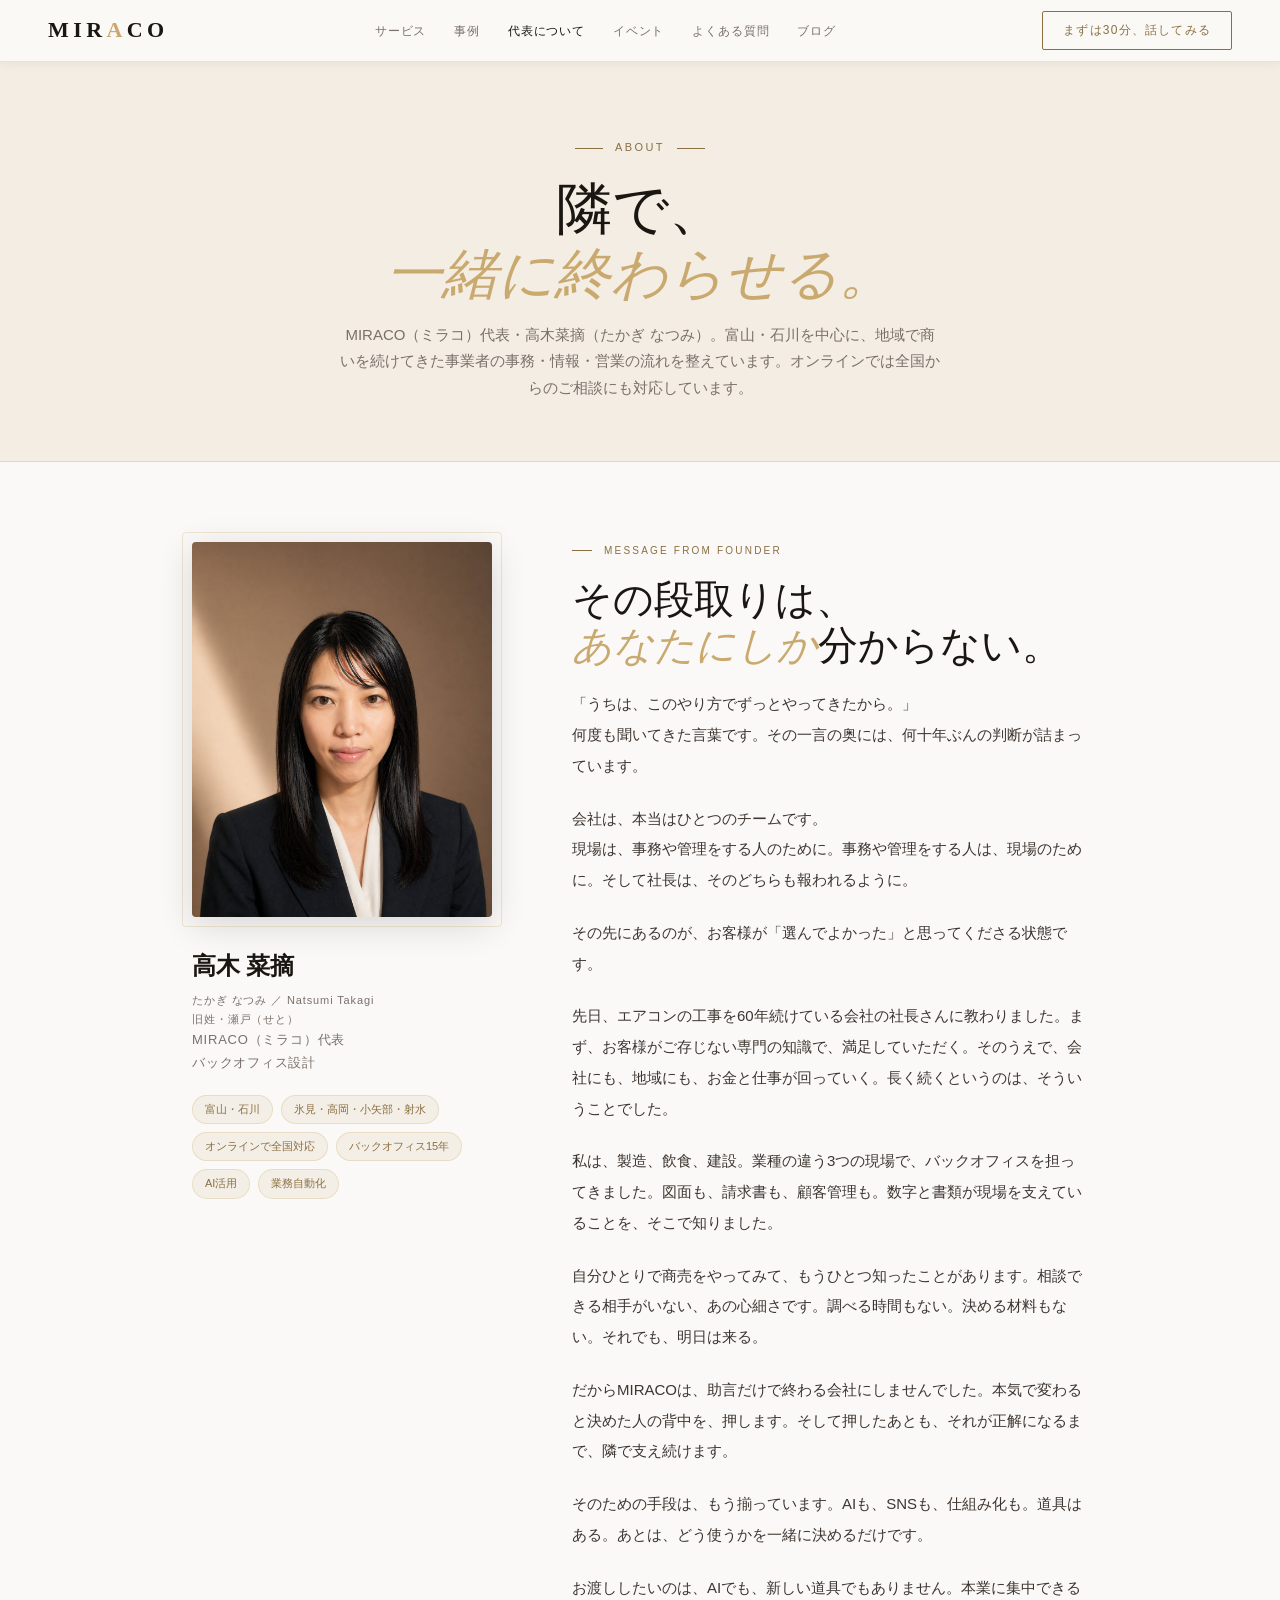
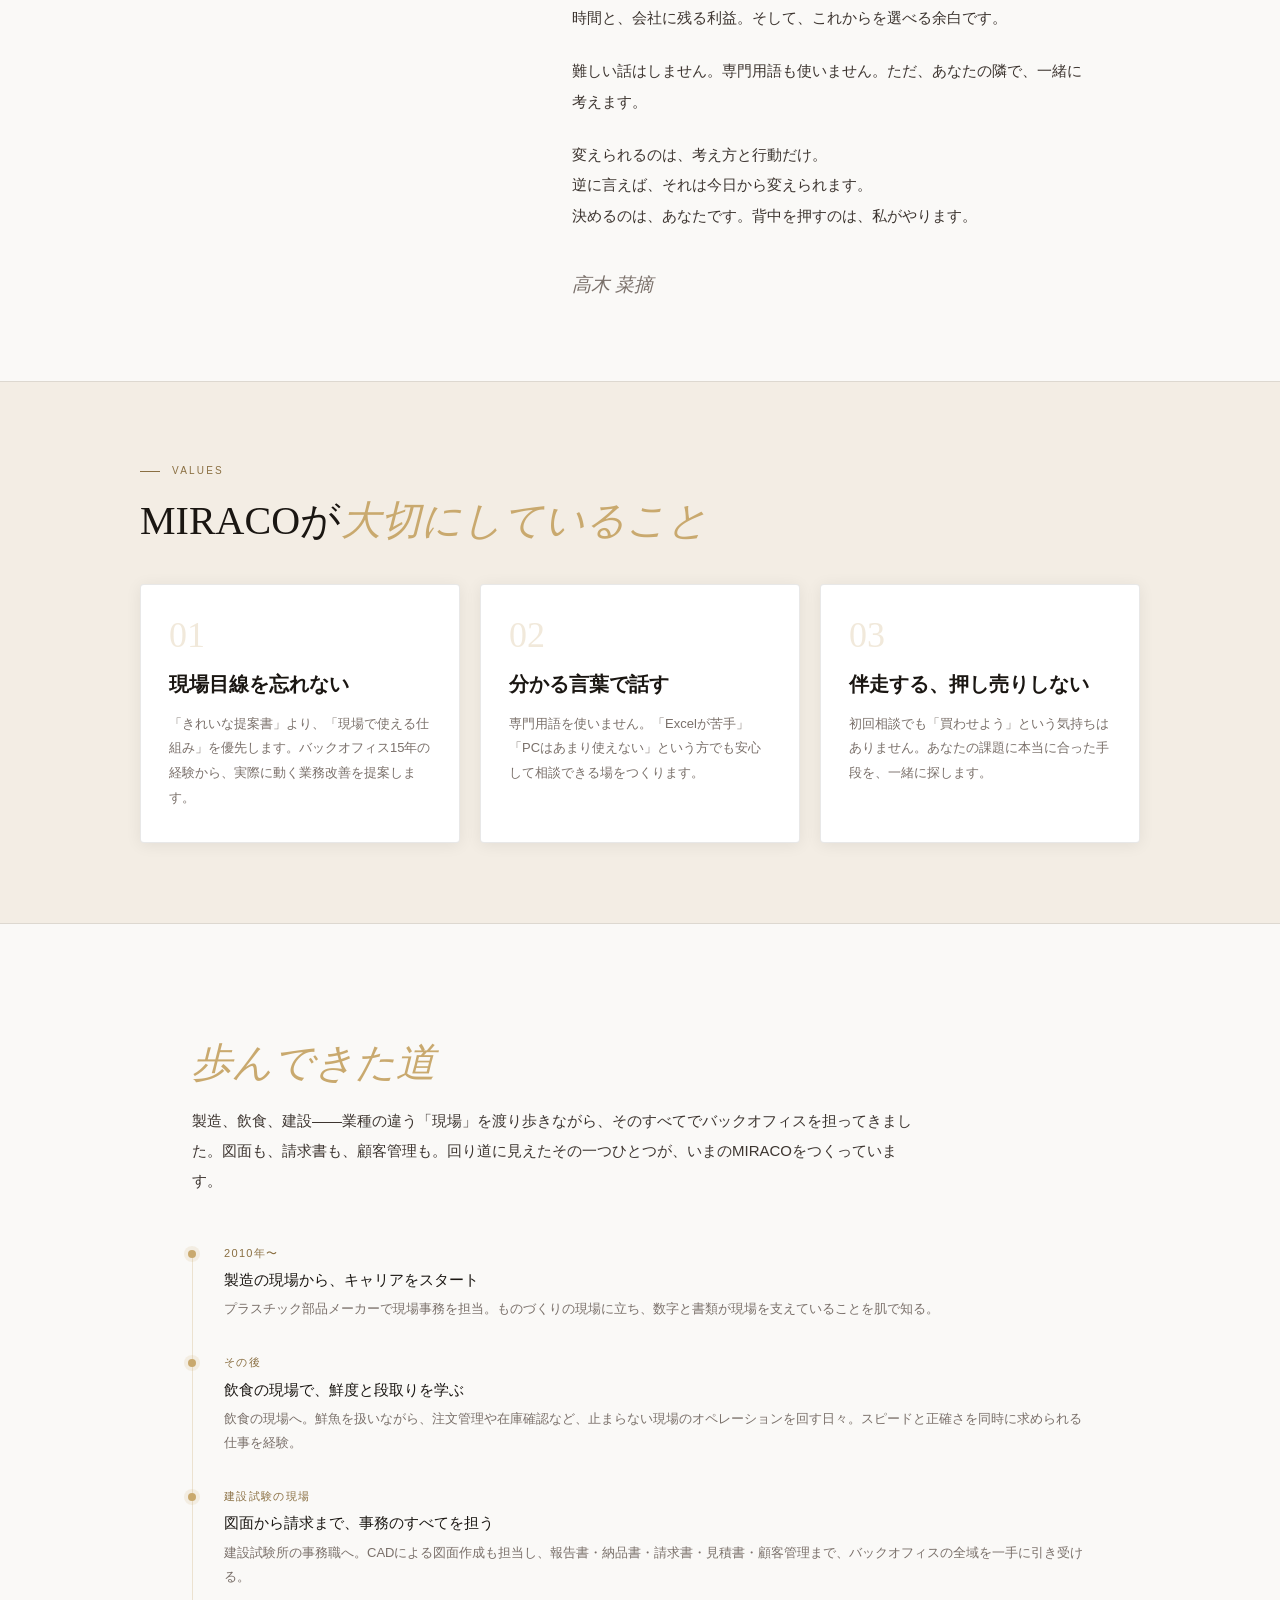
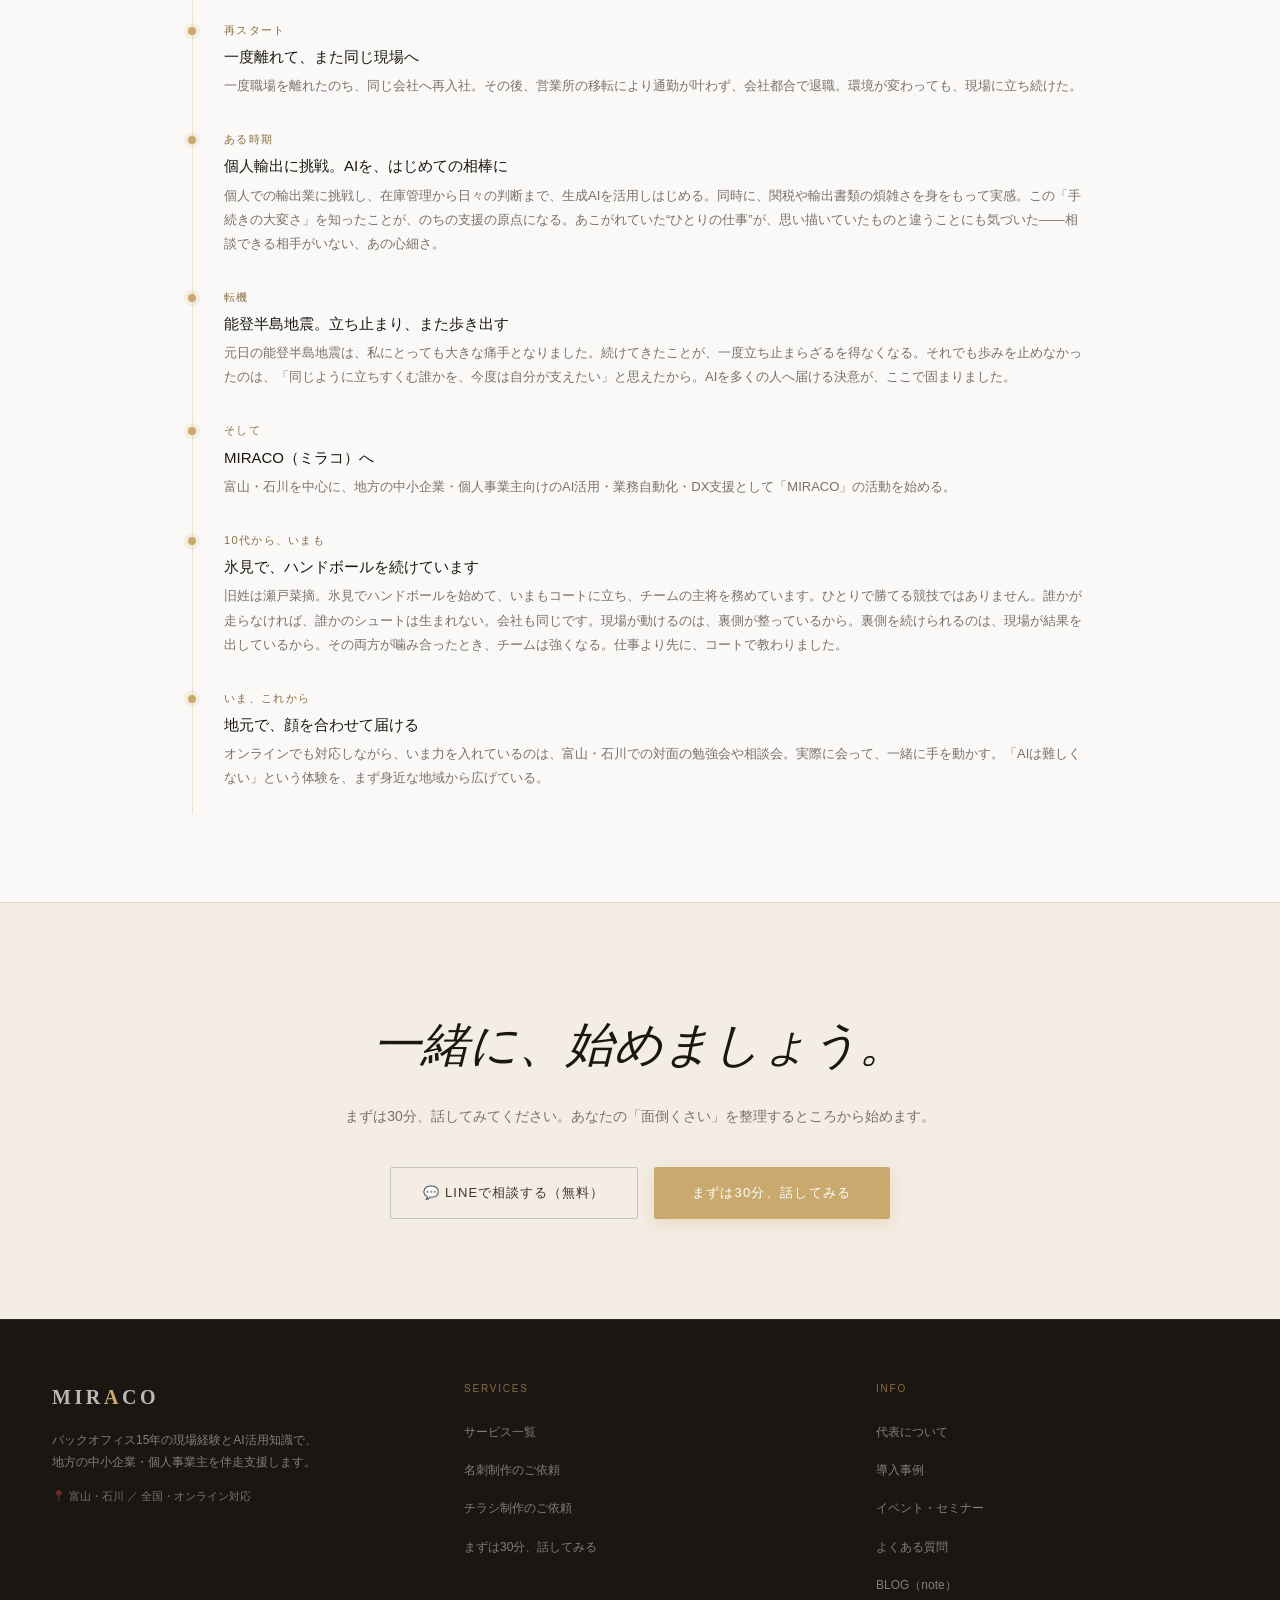
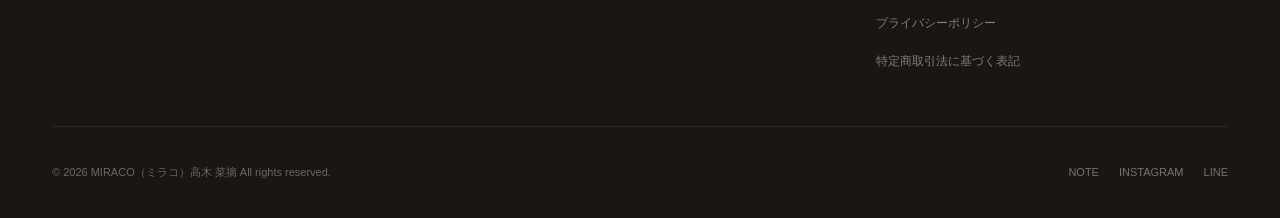
==== commit 501a5b46: "名前で検索されたときに見つかる状態にする 「高木菜摘」「瀬戸菜摘」で検索した人が、MIRACOへたどり着けるようにする。  - sitemap.xml と robots.txt を新規作成（本番に無く" ====
--- a/about.html
+++ b/about.html
@@ -3,30 +3,70 @@
 <head>
 <meta charset="UTF-8">
 <meta name="viewport" content="width=device-width, initial-scale=1.0">
-<title>代表について | MIRACO（ミラコ）高木菜摘</title>
-<meta name="description" content="MIRACO代表・高木菜摘のプロフィール。富山・石川を中心に活動。製造・飲食・建設の現場でバックオフィスを担ってきた経験をもとに、地域の事業者の事務・情報・営業の流れを整えます。">
-<meta name="author" content="MIRACO（ミラコ）高木菜摘">
-<meta name="robots" content="index, follow">
-<meta property="og:title" content="代表について | MIRACO（ミラコ）高木菜摘">
-<meta property="og:description" content="製造・飲食・建設の現場でバックオフィスを担ってきたMIRACO代表・高木菜摘のプロフィール。富山・石川で活動しています。">
+<title>高木菜摘（たかぎ なつみ）｜MIRACO（ミラコ）代表・バックオフィス設計｜富山・石川</title>
+<meta name="description" content="高木菜摘（たかぎ なつみ・旧姓 瀬戸菜摘）／MIRACO（ミラコ）代表。製造・飲食・建設の3つの現場でバックオフィスを担ってきた経験をもとに、富山県・石川県の事業者の事務・情報・営業の流れを整えています。氷見でハンドボールを続け、いまもチームの主将。オンラインでは全国からのご相談に対応。">
+<meta name="author" content="高木菜摘（MIRACO）">
+<meta name="robots" content="index, follow, max-image-preview:large">
+<meta name="keywords" content="高木菜摘,たかぎなつみ,Natsumi Takagi,瀬戸菜摘,せとなつみ,MIRACO,ミラコ,バックオフィス,事務,仕組み化,業務改善,ハンドボール,富山,氷見,高岡,小矢部,射水,石川,オンライン">
+<meta property="og:title" content="高木菜摘（たかぎ なつみ）｜MIRACO（ミラコ）代表">
+<meta property="og:description" content="製造・飲食・建設の3つの現場でバックオフィスを担ってきたMIRACO代表・高木菜摘のプロフィール。富山・石川を中心に、オンラインでは全国に対応しています。">
 <meta property="og:type" content="profile">
+<meta property="profile:first_name" content="菜摘">
+<meta property="profile:last_name" content="高木">
 <meta property="og:url" content="https://miracobackoffice.com/about.html">
 <meta property="og:locale" content="ja_JP">
+<meta property="og:site_name" content="MIRACO（ミラコ）">
+<meta property="og:image" content="https://miracobackoffice.com/assets/images/profile-natsumi.jpg">
+<meta name="twitter:card" content="summary_large_image">
 <link rel="canonical" href="https://miracobackoffice.com/about.html">
 
 <script type="application/ld+json">
 {
   "@context": "https://schema.org",
-  "@type": "Person",
-  "name": "高木菜摘",
-  "alternateName": "Natsumi Takagi",
-  "jobTitle": "MIRACO代表・バックオフィス設計",
-  "worksFor": { "@type": "Organization", "name": "MIRACO（ミラコ）", "url": "https://miracobackoffice.com/" },
-  "address": { "@type": "PostalAddress", "addressRegion": "富山県", "addressCountry": "JP" },
-  "image": "https://miracobackoffice.com/assets/images/profile-natsumi.jpg",
-  "url": "https://miracobackoffice.com/about.html",
-  "sameAs": ["https://note.com/miraco_1"],
-  "description": "製造・飲食・建設の現場でバックオフィスを担ってきた経験をもとに、地域で商いを続けてきた事業者の事務・情報・営業の流れを整える。富山・石川を中心に活動。"
+  "@graph": [
+    {
+      "@type": "ProfilePage",
+      "@id": "https://miracobackoffice.com/about.html#profilepage",
+      "url": "https://miracobackoffice.com/about.html",
+      "name": "高木菜摘（たかぎ なつみ）｜MIRACO（ミラコ）代表",
+      "inLanguage": "ja",
+      "mainEntity": { "@id": "https://miracobackoffice.com/#natsumi-takagi" },
+      "isPartOf": { "@id": "https://miracobackoffice.com/#website" }
+    },
+    {
+      "@type": "Person",
+      "@id": "https://miracobackoffice.com/#natsumi-takagi",
+      "name": "高木菜摘",
+      "givenName": "菜摘",
+      "familyName": "高木",
+      "alternateName": ["高木 菜摘", "たかぎ なつみ", "タカギ ナツミ", "Natsumi Takagi", "Takagi Natsumi", "瀬戸菜摘", "瀬戸 菜摘", "せと なつみ", "Natsumi Seto"],
+      "jobTitle": "MIRACO（ミラコ）代表・バックオフィス設計",
+      "worksFor": { "@id": "https://miracobackoffice.com/#organization" },
+      "knowsAbout": [
+        "バックオフィス業務の設計",
+        "事務の仕組み化",
+        "見積・請求の自動化",
+        "小規模事業者の業務改善",
+        "生成AIの業務活用",
+        "Google Apps Script",
+        "ハンドボール"
+      ],
+      "address": { "@type": "PostalAddress", "addressRegion": "富山県", "addressCountry": "JP" },
+      "workLocation": [
+        { "@type": "Place", "name": "富山県" },
+        { "@type": "Place", "name": "石川県" }
+      ],
+      "image": "https://miracobackoffice.com/assets/images/profile-natsumi.jpg",
+      "url": "https://miracobackoffice.com/about.html",
+      "mainEntityOfPage": { "@id": "https://miracobackoffice.com/about.html#profilepage" },
+      "sameAs": [
+        "https://note.com/miraco_1",
+        "https://www.instagram.com/miraco_ai/",
+        "https://lin.ee/v2A0ds8L"
+      ],
+      "description": "高木菜摘（たかぎ なつみ）。旧姓は瀬戸菜摘。MIRACO（ミラコ）代表。製造・飲食・建設という業種の違う3つの現場でバックオフィスを担ってきた経験をもとに、地域で商いを続けてきた事業者の事務・情報・営業の流れを整える。富山県・石川県を中心に活動し、オンラインでは全国に対応。氷見でハンドボールを続け、いまもチームの主将を務める。"
+    }
+  ]
 }
 </script>
 
@@ -79,6 +119,7 @@
 .profile-img-wrap::before { content:''; position:absolute; inset:-10px; border:0.5px solid var(--border-g); border-radius:4px; pointer-events:none; }
 .profile-meta { margin-top:28px; }
 .profile-name { font-family:'Cormorant Garamond',serif; font-size:24px; font-weight:600; color:var(--text); margin-bottom:4px; }
+.profile-kana { font-size:11px; letter-spacing:0.08em; color:var(--text-m); margin-top:4px; }
 .profile-title { font-size:13px; color:var(--text-m); letter-spacing:0.06em; margin-bottom:20px; }
 .profile-tags { display:flex; flex-wrap:wrap; gap:8px; }
 .profile-tag { font-size:11px; color:var(--gold-d); border:0.5px solid var(--border-g); padding:4px 12px; border-radius:100px; background:var(--gold-dim); }
@@ -178,7 +219,7 @@
 <section class="page-hero">
   <p class="eyebrow"><span class="eyebrow-line"></span>About<span class="eyebrow-line"></span></p>
   <h1>隣で、<br><em>一緒に終わらせる。</em></h1>
-  <p>富山・石川を中心に、地域で商いを続けてきた事業者の事務・情報・営業の流れを整えています。</p>
+  <p>MIRACO（ミラコ）代表・高木菜摘（たかぎ なつみ）。富山・石川を中心に、地域で商いを続けてきた事業者の事務・情報・営業の流れを整えています。オンラインでは全国からのご相談にも対応しています。</p>
 </section>
 
 <main>
@@ -189,9 +230,12 @@
     </div>
     <div class="profile-meta">
       <p class="profile-name">高木 菜摘</p>
+      <p class="profile-kana">たかぎ なつみ ／ Natsumi Takagi<br>旧姓・瀬戸（せと）</p>
       <p class="profile-title">MIRACO（ミラコ）代表<br>バックオフィス設計</p>
       <div class="profile-tags">
         <span class="profile-tag">富山・石川</span>
+        <span class="profile-tag">氷見・高岡・小矢部・射水</span>
+        <span class="profile-tag">オンラインで全国対応</span>
         <span class="profile-tag">バックオフィス15年</span>
         <span class="profile-tag">AI活用</span>
         <span class="profile-tag">業務自動化</span>
@@ -289,6 +333,11 @@
       <p class="tl-desc">富山・石川を中心に、地方の中小企業・個人事業主向けのAI活用・業務自動化・DX支援として「MIRACO」の活動を始める。</p>
     </div>
     <div class="tl-item">
+      <p class="tl-year">10代から、いまも</p>
+      <p class="tl-title">氷見で、ハンドボールを続けています</p>
+      <p class="tl-desc">旧姓は瀬戸菜摘。氷見でハンドボールを始めて、いまもコートに立ち、チームの主将を務めています。ひとりで勝てる競技ではありません。誰かが走らなければ、誰かのシュートは生まれない。会社も同じです。現場が動けるのは、裏側が整っているから。裏側を続けられるのは、現場が結果を出しているから。その両方が噛み合ったとき、チームは強くなる。仕事より先に、コートで教わりました。</p>
+    </div>
+    <div class="tl-item">
       <p class="tl-year">いま、これから</p>
       <p class="tl-title">地元で、顔を合わせて届ける</p>
       <p class="tl-desc">オンラインでも対応しながら、いま力を入れているのは、富山・石川での対面の勉強会や相談会。実際に会って、一緒に手を動かす。「AIは難しくない」という体験を、まず身近な地域から広げている。</p>
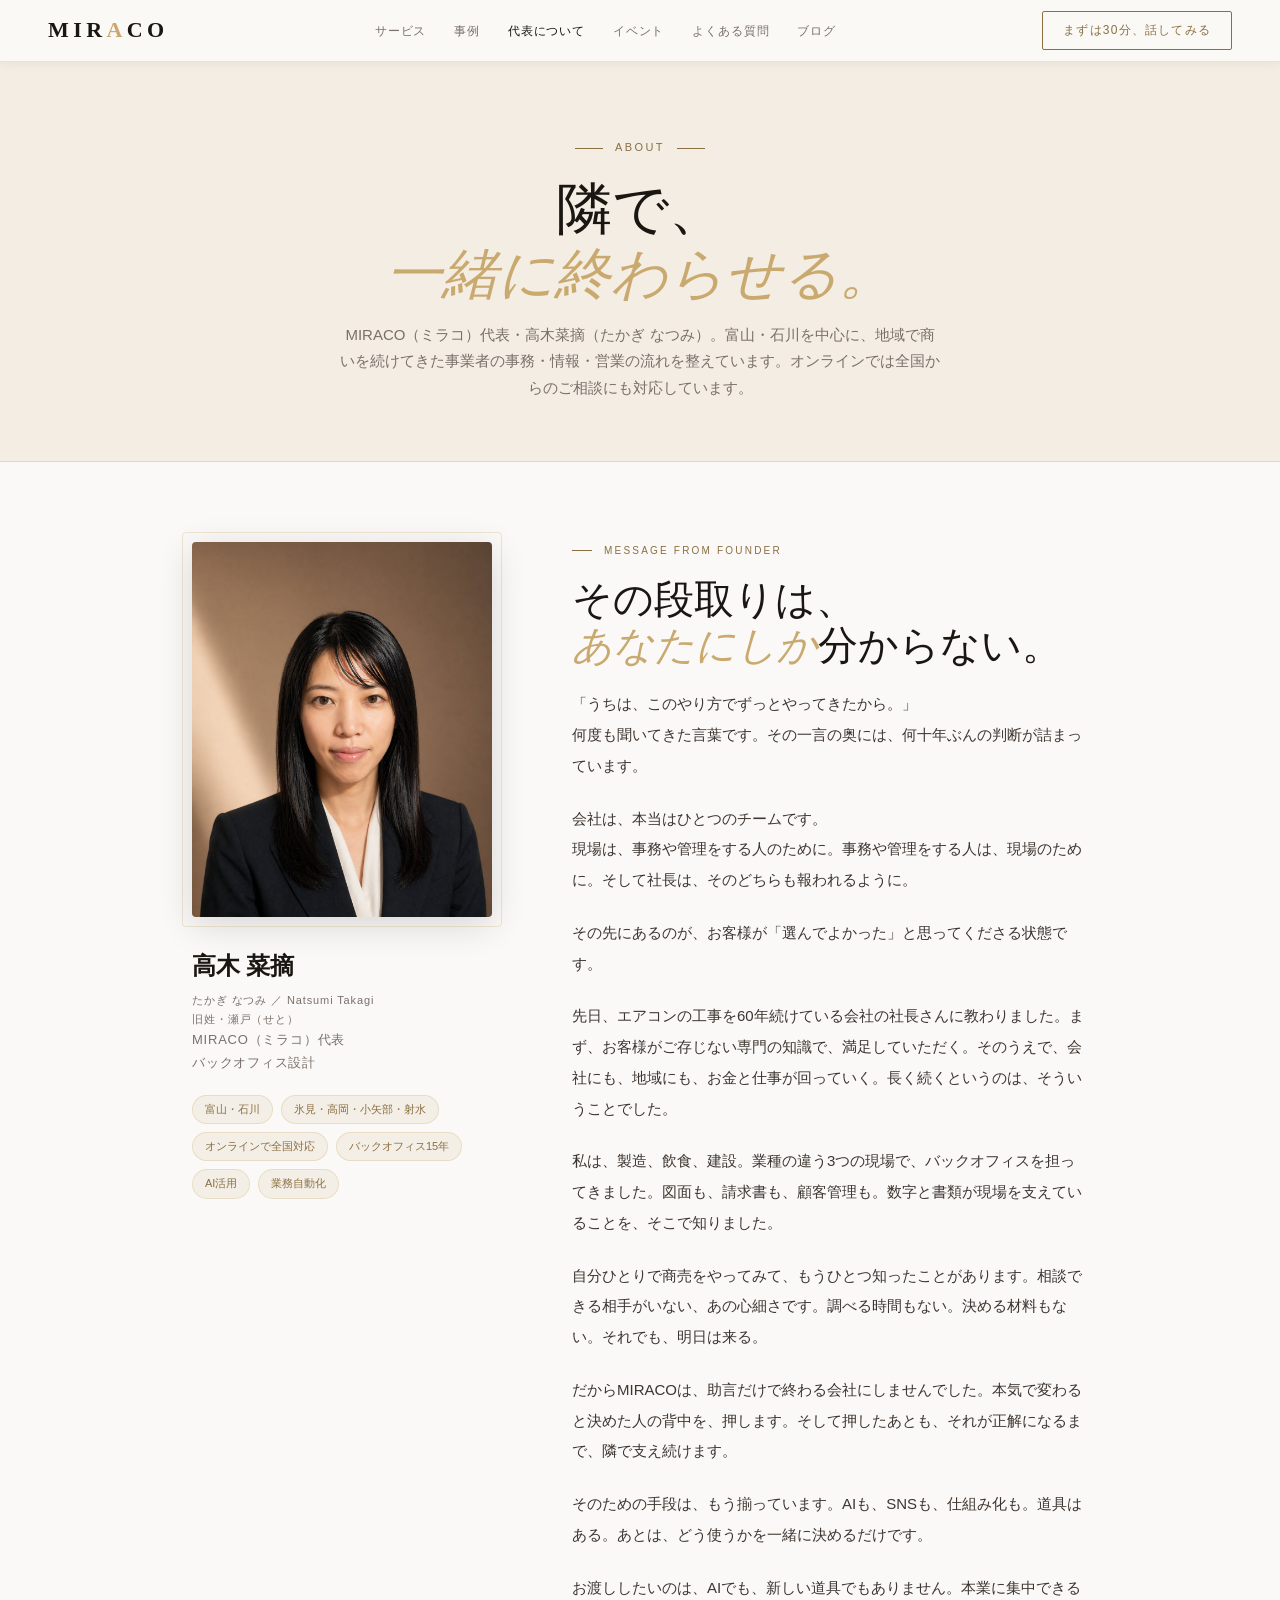
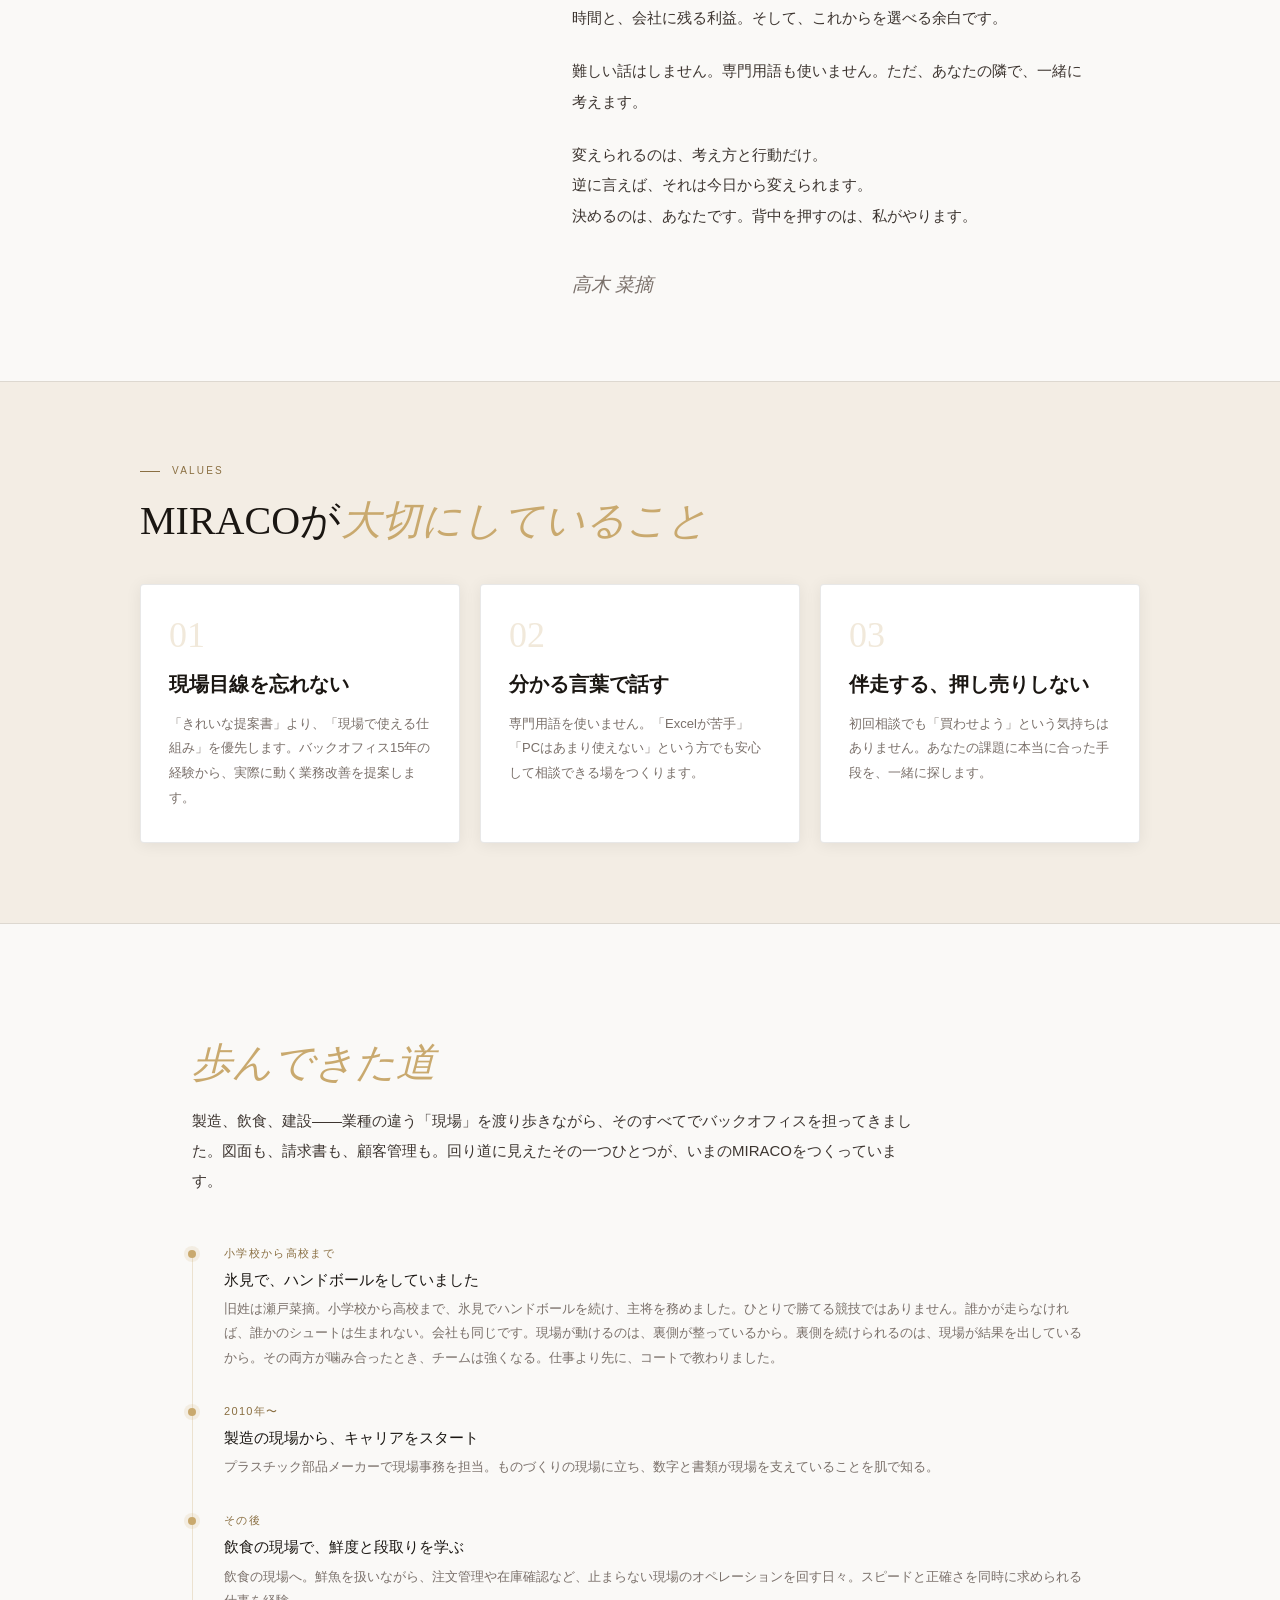
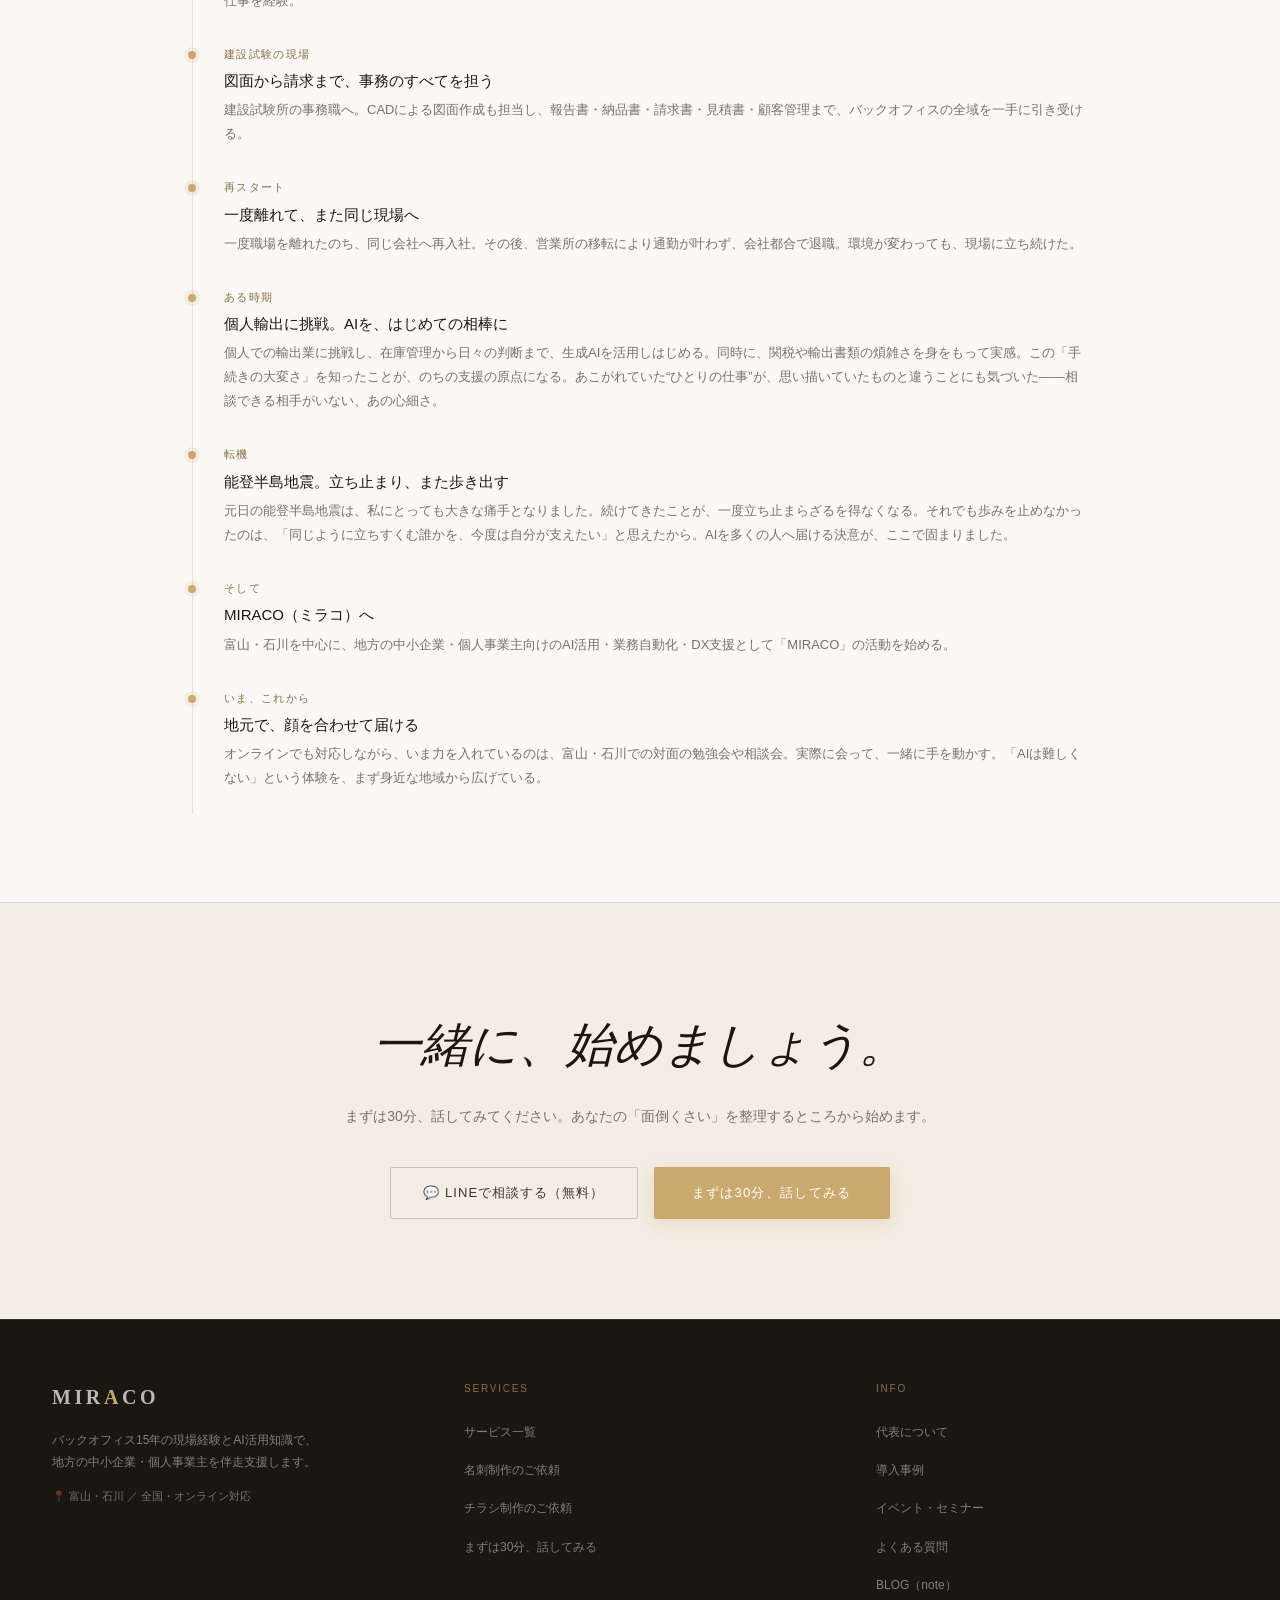
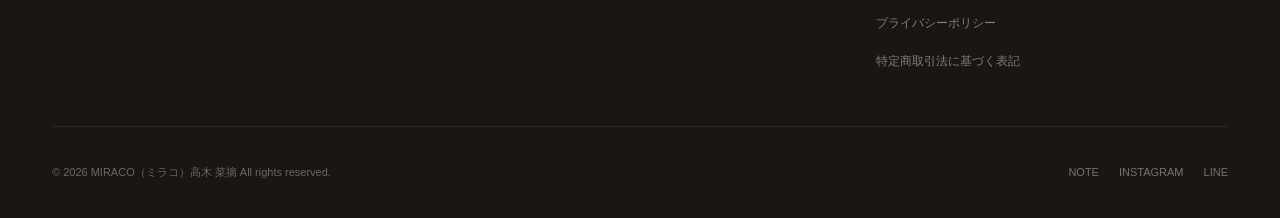
==== commit 1ed7c746: "ハンドボールの記述を事実どおりに直す 小学校から高校までで、現在は続けていない。現在形の記述を過去形に改め、 年表の位置も時系列の先頭（製造の現場に入る前）へ移した。  - 「いまもコートに立ち、主将" ====
--- a/about.html
+++ b/about.html
@@ -4,7 +4,7 @@
 <meta charset="UTF-8">
 <meta name="viewport" content="width=device-width, initial-scale=1.0">
 <title>高木菜摘（たかぎ なつみ）｜MIRACO（ミラコ）代表・バックオフィス設計｜富山・石川</title>
-<meta name="description" content="高木菜摘（たかぎ なつみ・旧姓 瀬戸菜摘）／MIRACO（ミラコ）代表。製造・飲食・建設の3つの現場でバックオフィスを担ってきた経験をもとに、富山県・石川県の事業者の事務・情報・営業の流れを整えています。氷見でハンドボールを続け、いまもチームの主将。オンラインでは全国からのご相談に対応。">
+<meta name="description" content="高木菜摘（たかぎ なつみ・旧姓 瀬戸菜摘）／MIRACO（ミラコ）代表。製造・飲食・建設の3つの現場でバックオフィスを担ってきた経験をもとに、富山県・石川県の事業者の事務・情報・営業の流れを整えています。小学校から高校まで、氷見でハンドボールの主将。オンラインでは全国からのご相談に対応。">
 <meta name="author" content="高木菜摘（MIRACO）">
 <meta name="robots" content="index, follow, max-image-preview:large">
 <meta name="keywords" content="高木菜摘,たかぎなつみ,Natsumi Takagi,瀬戸菜摘,せとなつみ,MIRACO,ミラコ,バックオフィス,事務,仕組み化,業務改善,ハンドボール,富山,氷見,高岡,小矢部,射水,石川,オンライン">
@@ -48,8 +48,7 @@
         "見積・請求の自動化",
         "小規模事業者の業務改善",
         "生成AIの業務活用",
-        "Google Apps Script",
-        "ハンドボール"
+        "Google Apps Script"
       ],
       "address": { "@type": "PostalAddress", "addressRegion": "富山県", "addressCountry": "JP" },
       "workLocation": [
@@ -64,7 +63,7 @@
         "https://www.instagram.com/miraco_ai/",
         "https://lin.ee/v2A0ds8L"
       ],
-      "description": "高木菜摘（たかぎ なつみ）。旧姓は瀬戸菜摘。MIRACO（ミラコ）代表。製造・飲食・建設という業種の違う3つの現場でバックオフィスを担ってきた経験をもとに、地域で商いを続けてきた事業者の事務・情報・営業の流れを整える。富山県・石川県を中心に活動し、オンラインでは全国に対応。氷見でハンドボールを続け、いまもチームの主将を務める。"
+      "description": "高木菜摘（たかぎ なつみ）。旧姓は瀬戸菜摘。MIRACO（ミラコ）代表。製造・飲食・建設という業種の違う3つの現場でバックオフィスを担ってきた経験をもとに、地域で商いを続けてきた事業者の事務・情報・営業の流れを整える。富山県・石川県を中心に活動し、オンラインでは全国に対応。小学校から高校まで氷見でハンドボールを続け、主将を務めた。"
     }
   ]
 }
@@ -298,6 +297,11 @@
   </p>
   <div class="timeline">
     <div class="tl-item">
+      <p class="tl-year">小学校から高校まで</p>
+      <p class="tl-title">氷見で、ハンドボールをしていました</p>
+      <p class="tl-desc">旧姓は瀬戸菜摘。小学校から高校まで、氷見でハンドボールを続け、主将を務めました。ひとりで勝てる競技ではありません。誰かが走らなければ、誰かのシュートは生まれない。会社も同じです。現場が動けるのは、裏側が整っているから。裏側を続けられるのは、現場が結果を出しているから。その両方が噛み合ったとき、チームは強くなる。仕事より先に、コートで教わりました。</p>
+    </div>
+    <div class="tl-item">
       <p class="tl-year">2010年〜</p>
       <p class="tl-title">製造の現場から、キャリアをスタート</p>
       <p class="tl-desc">プラスチック部品メーカーで現場事務を担当。ものづくりの現場に立ち、数字と書類が現場を支えていることを肌で知る。</p>
@@ -331,11 +335,6 @@
       <p class="tl-year">そして</p>
       <p class="tl-title">MIRACO（ミラコ）へ</p>
       <p class="tl-desc">富山・石川を中心に、地方の中小企業・個人事業主向けのAI活用・業務自動化・DX支援として「MIRACO」の活動を始める。</p>
-    </div>
-    <div class="tl-item">
-      <p class="tl-year">10代から、いまも</p>
-      <p class="tl-title">氷見で、ハンドボールを続けています</p>
-      <p class="tl-desc">旧姓は瀬戸菜摘。氷見でハンドボールを始めて、いまもコートに立ち、チームの主将を務めています。ひとりで勝てる競技ではありません。誰かが走らなければ、誰かのシュートは生まれない。会社も同じです。現場が動けるのは、裏側が整っているから。裏側を続けられるのは、現場が結果を出しているから。その両方が噛み合ったとき、チームは強くなる。仕事より先に、コートで教わりました。</p>
     </div>
     <div class="tl-item">
       <p class="tl-year">いま、これから</p>
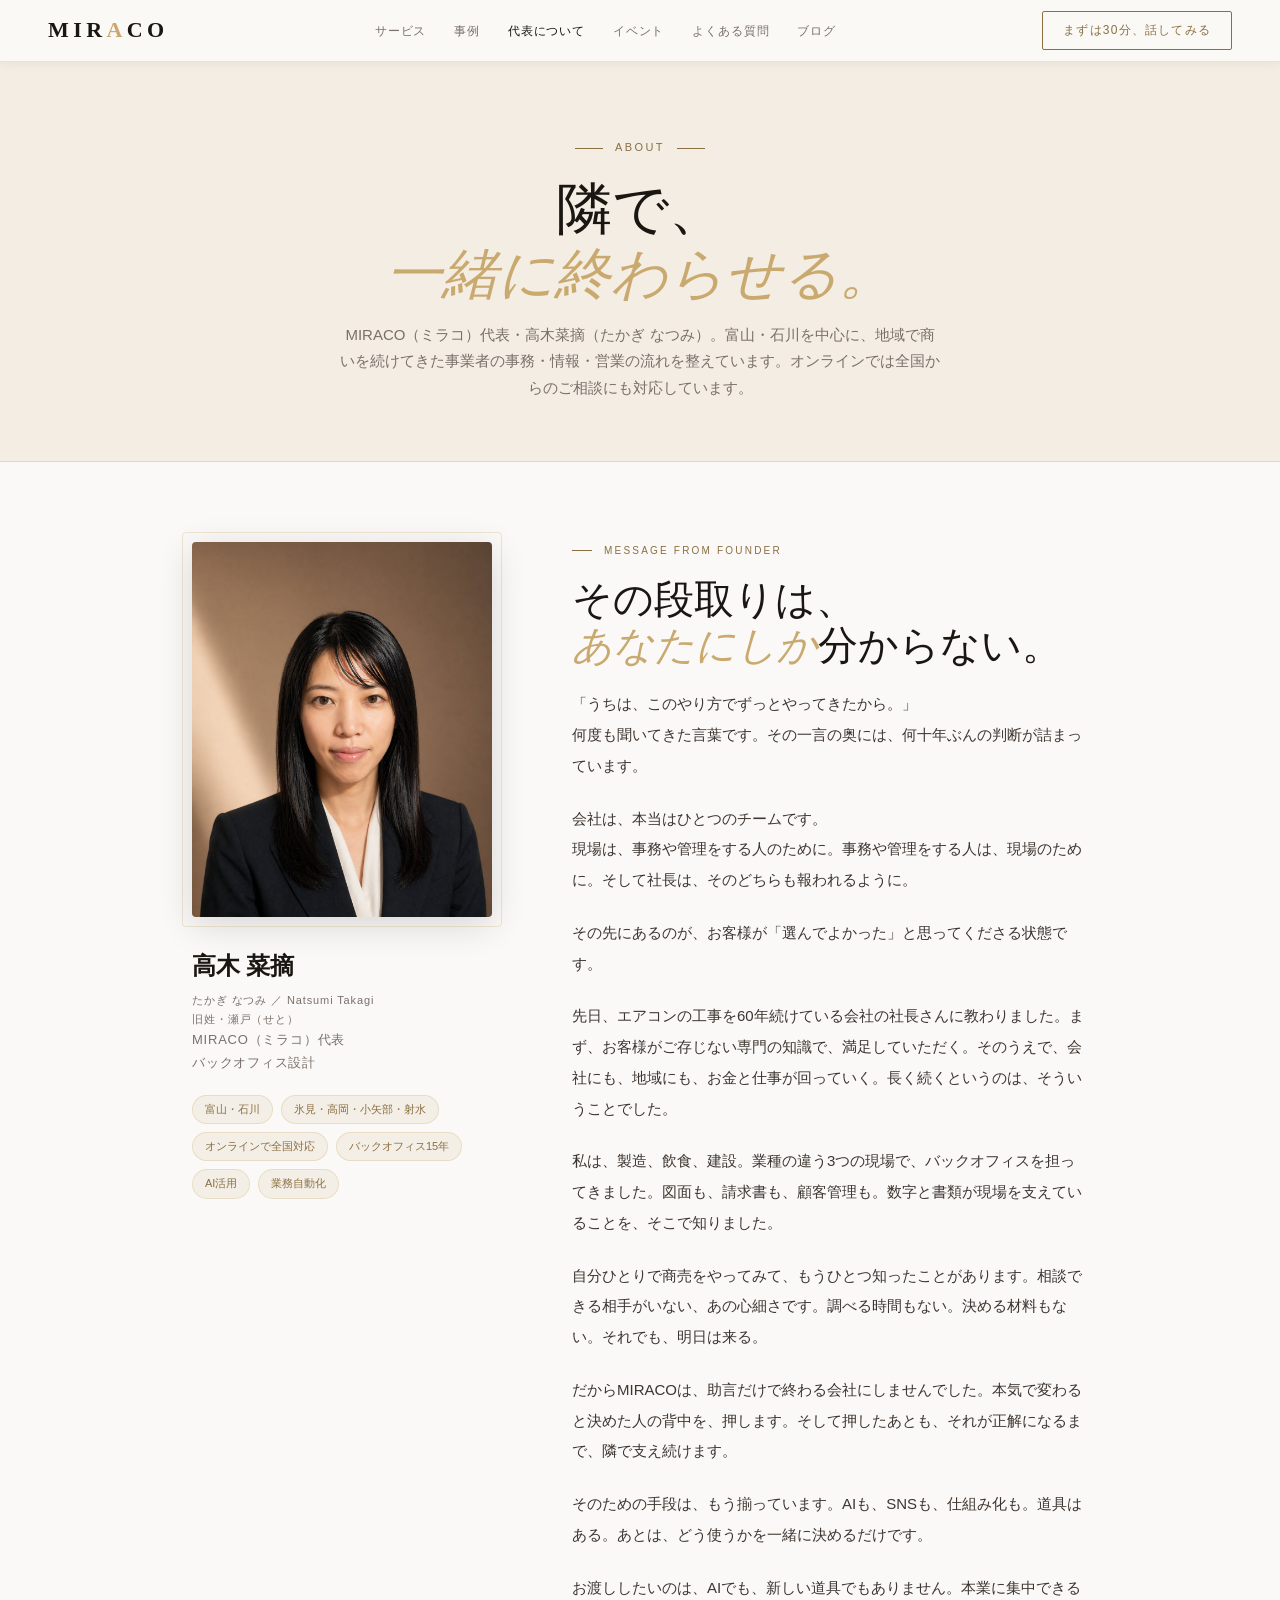
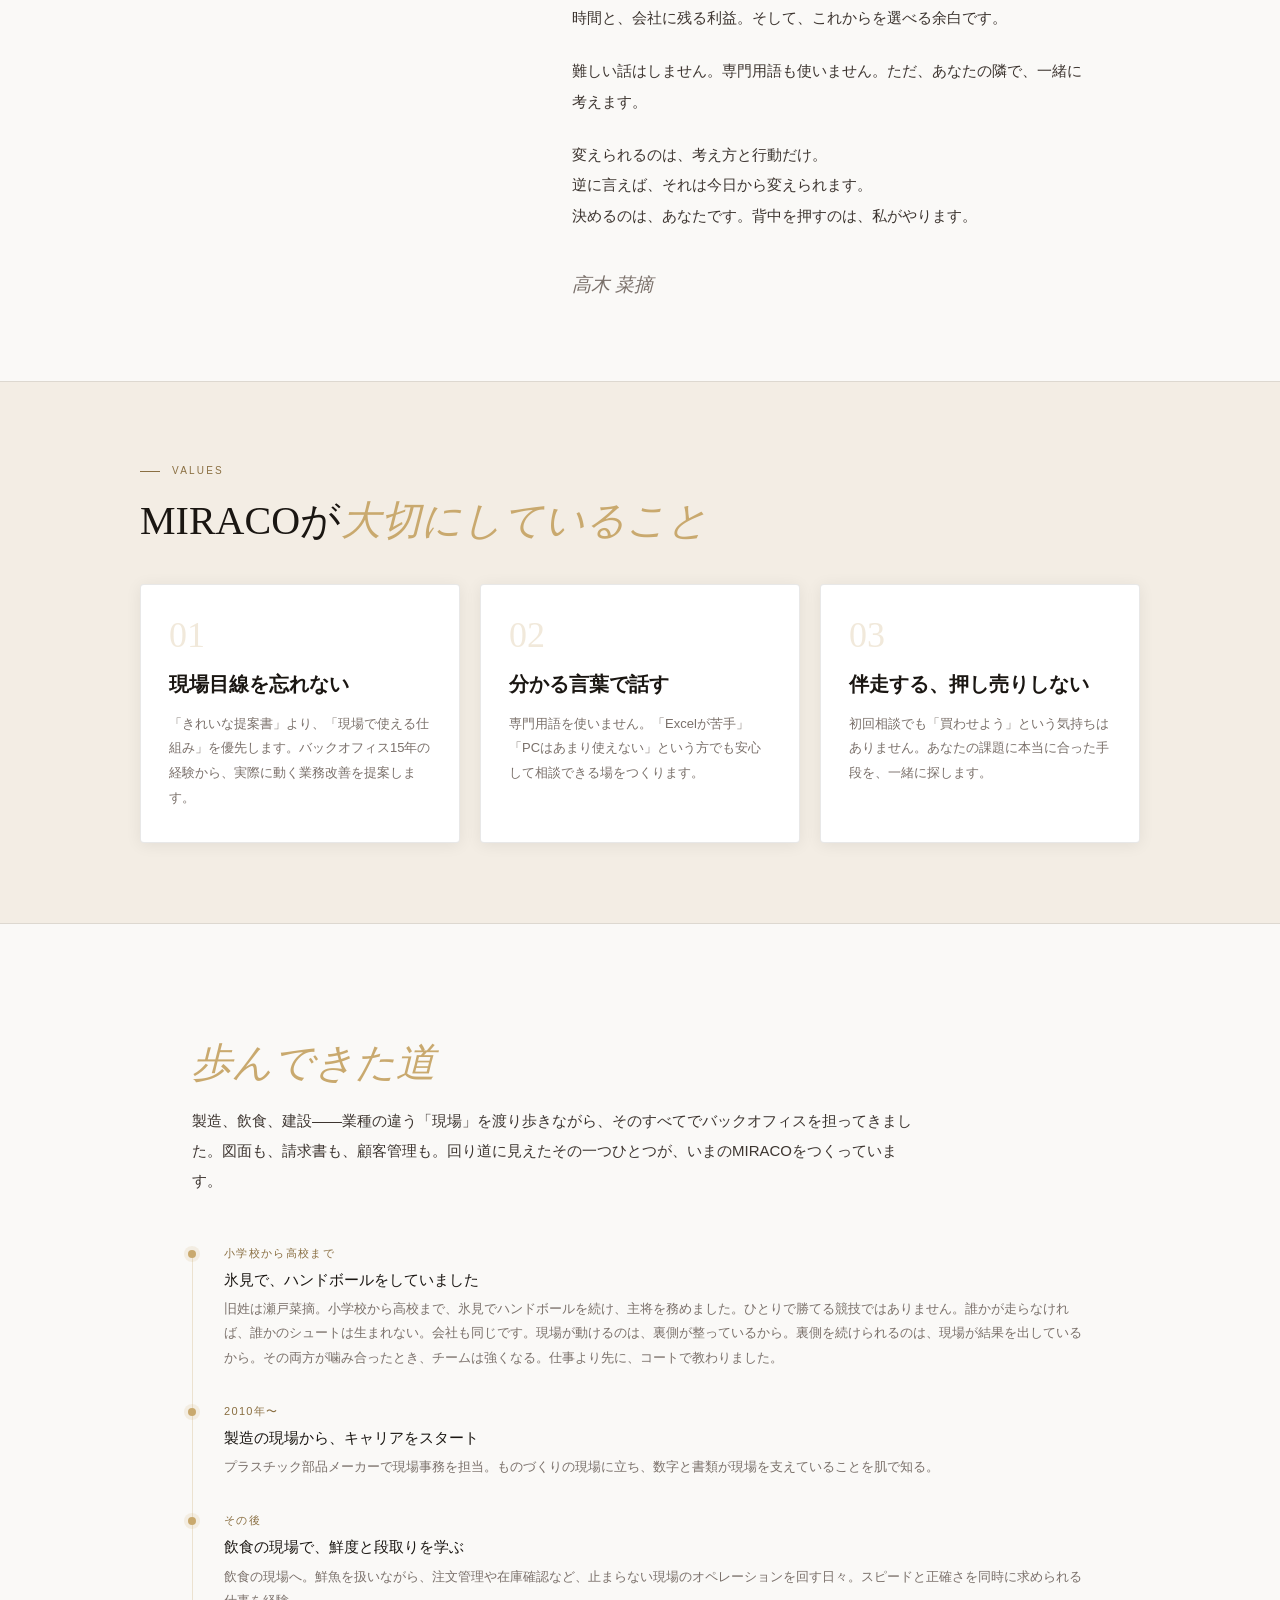
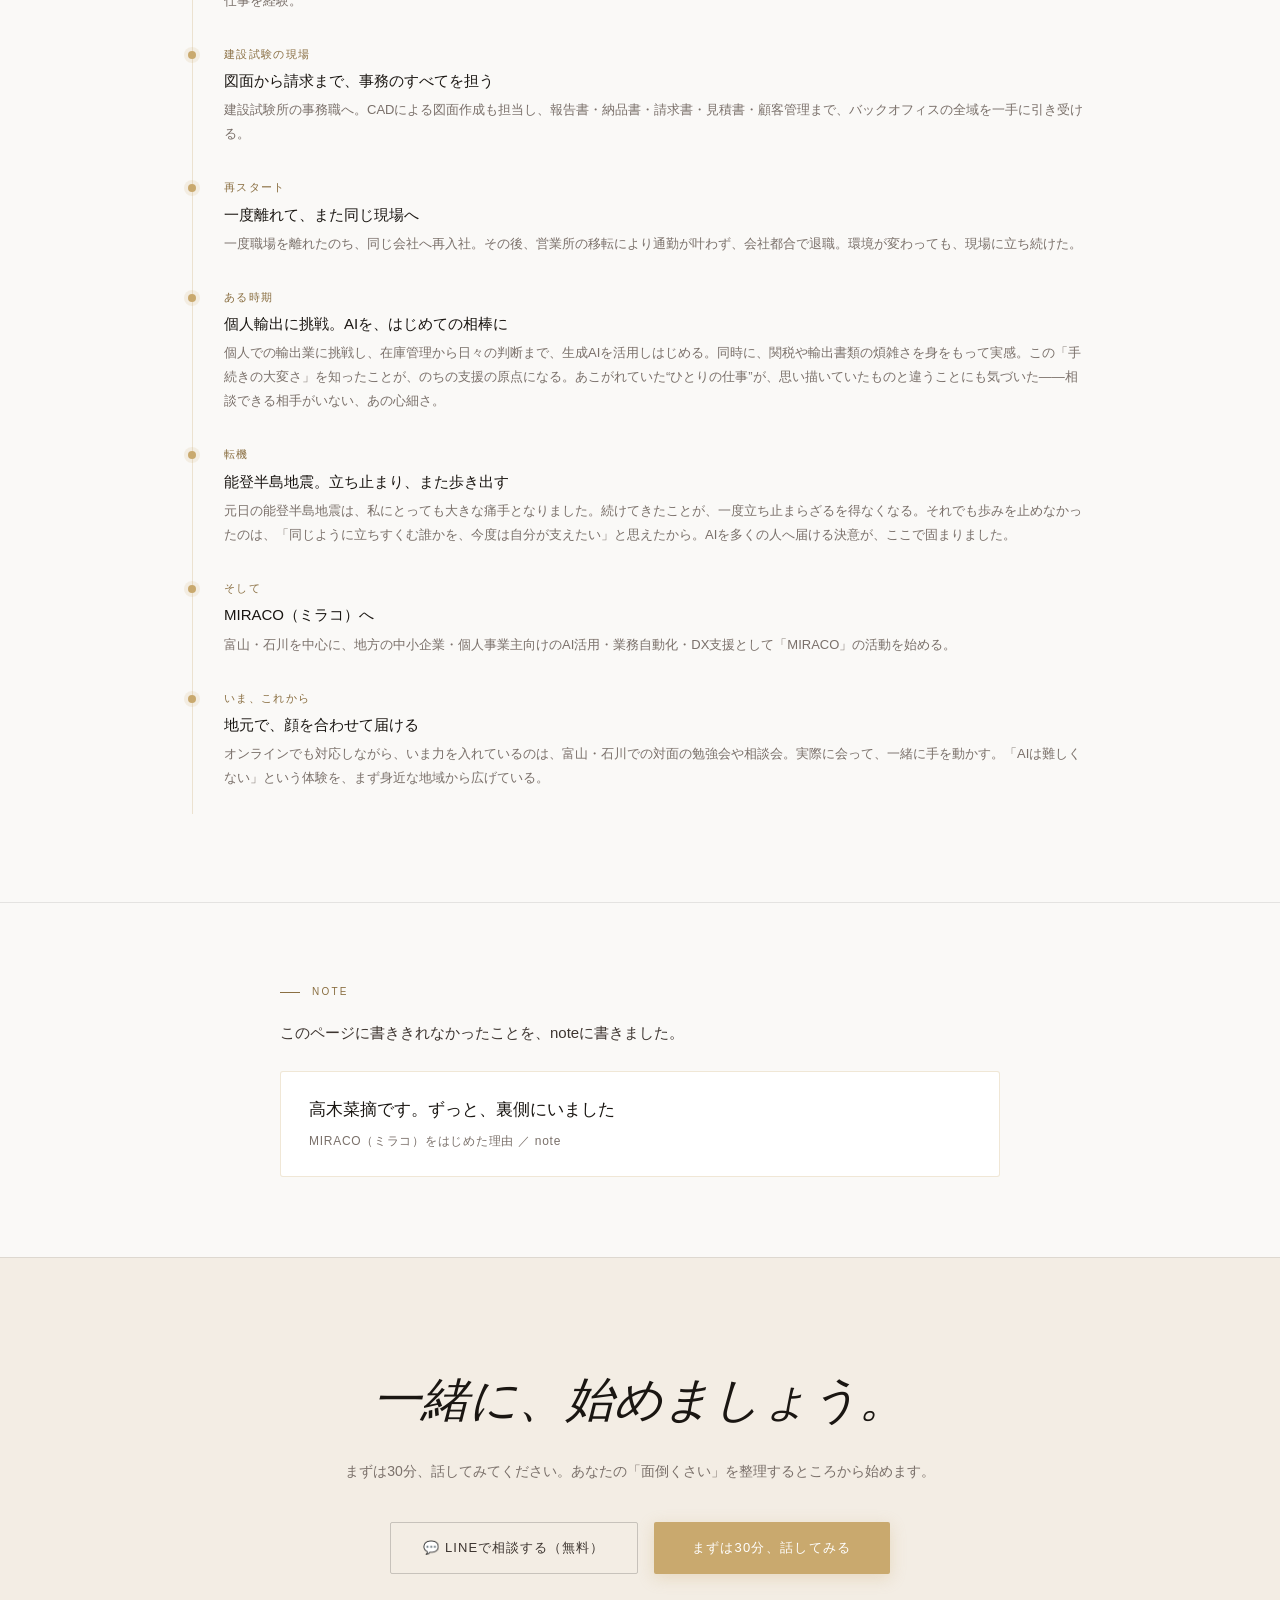
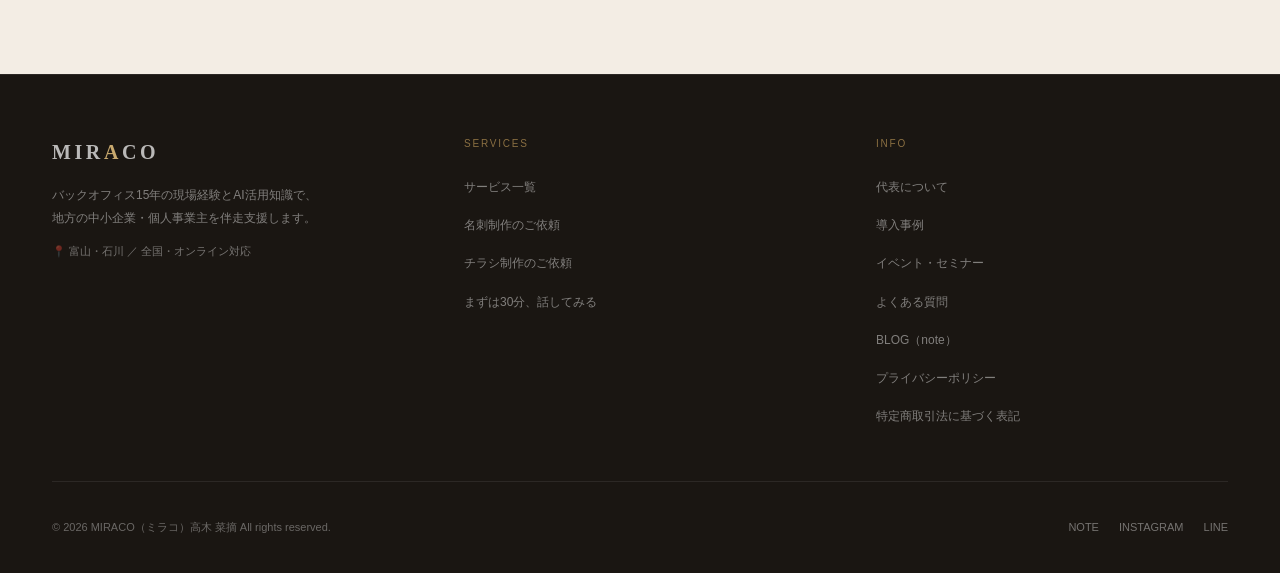
==== commit 77705db9: "about ページから note の自己紹介記事へつなぐ 公開された記事「高木菜摘です。ずっと、裏側にいました」への導線を 年表のあとに置いた。あわせて構造化データに subjectOf を追加し、 " ====
--- a/about.html
+++ b/about.html
@@ -39,7 +39,7 @@
       "name": "高木菜摘",
       "givenName": "菜摘",
       "familyName": "高木",
-      "alternateName": ["高木 菜摘", "たかぎ なつみ", "タカギ ナツミ", "Natsumi Takagi", "Takagi Natsumi", "瀬戸菜摘", "瀬戸 菜摘", "せと なつみ", "Natsumi Seto"],
+      "alternateName": ["高木 菜摘", "たかぎ なつみ", "タカギ ナツミ", "Natsumi Takagi", "Takagi Natsumi", "髙木菜摘", "髙木 菜摘", "瀬戸菜摘", "瀬戸 菜摘", "せと なつみ", "Natsumi Seto"],
       "jobTitle": "MIRACO（ミラコ）代表・バックオフィス設計",
       "worksFor": { "@id": "https://miracobackoffice.com/#organization" },
       "knowsAbout": [
@@ -58,10 +58,18 @@
       "image": "https://miracobackoffice.com/assets/images/profile-natsumi.jpg",
       "url": "https://miracobackoffice.com/about.html",
       "mainEntityOfPage": { "@id": "https://miracobackoffice.com/about.html#profilepage" },
+      "subjectOf": {
+        "@type": "Article",
+        "headline": "高木菜摘です。ずっと、裏側にいました｜MIRACO（ミラコ）をはじめた理由",
+        "url": "https://note.com/miraco_1/n/nb49fa59d3ea3",
+        "author": { "@id": "https://miracobackoffice.com/#natsumi-takagi" },
+        "datePublished": "2026-08-30"
+      },
       "sameAs": [
         "https://note.com/miraco_1",
         "https://www.instagram.com/miraco_ai/",
-        "https://lin.ee/v2A0ds8L"
+        "https://lin.ee/v2A0ds8L",
+        "https://www.youtube.com/@%E3%83%9F%E3%83%A9%E3%82%B3-o1c"
       ],
       "description": "高木菜摘（たかぎ なつみ）。旧姓は瀬戸菜摘。MIRACO（ミラコ）代表。製造・飲食・建設という業種の違う3つの現場でバックオフィスを担ってきた経験をもとに、地域で商いを続けてきた事業者の事務・情報・営業の流れを整える。富山県・石川県を中心に活動し、オンラインでは全国に対応。小学校から高校まで氷見でハンドボールを続け、主将を務めた。"
     }
@@ -154,6 +162,14 @@
 .btn-ghost { background:transparent; color:var(--text-b); border:1px solid rgba(0,0,0,0.18); padding:14px 32px; border-radius:2px; font-size:13px; letter-spacing:0.08em; cursor:pointer; font-family:inherit; text-decoration:none; display:inline-block; transition:all 0.2s; }
 .btn-ghost:hover { border-color:var(--gold-d); color:var(--gold-d); }
 
+.note-link-section { padding:80px 48px; border-top:0.5px solid var(--border); }
+.note-link-inner { max-width:720px; margin:0 auto; }
+.note-link-lead { font-size:15px; line-height:1.9; color:var(--text-b); font-weight:300; margin:12px 0 24px; }
+.note-link-card { display:block; padding:24px 28px; border:1px solid var(--border-g); border-radius:3px; text-decoration:none; transition:all 0.25s; background:var(--bg-c); }
+.note-link-card:hover { border-color:var(--gold-d); box-shadow:var(--shadow); }
+.note-link-title { display:block; font-size:17px; line-height:1.6; color:var(--text); font-weight:500; }
+.note-link-sub { display:block; margin-top:8px; font-size:12px; letter-spacing:0.06em; color:var(--text-m); }
+@media (max-width:768px) { .note-link-section { padding:64px 24px; } }
 .cta-section { text-align:center; padding:100px 48px; background:var(--bg-s); border-top:0.5px solid var(--border); }
 .cta-title { font-family:'Cormorant Garamond',serif; font-size:clamp(28px,4vw,48px); font-weight:300; font-style:italic; color:var(--text); margin-bottom:16px; }
 .cta-sub { font-size:14px; color:var(--text-m); margin-bottom:36px; line-height:1.95; }
@@ -344,6 +360,17 @@
   </div>
 </div>
 
+<div class="note-link-section">
+  <div class="note-link-inner">
+    <p class="s-label">Note</p>
+    <p class="note-link-lead">このページに書ききれなかったことを、noteに書きました。</p>
+    <a class="note-link-card" href="https://note.com/miraco_1/n/nb49fa59d3ea3" target="_blank" rel="noopener noreferrer">
+      <span class="note-link-title">高木菜摘です。ずっと、裏側にいました</span>
+      <span class="note-link-sub">MIRACO（ミラコ）をはじめた理由 ／ note</span>
+    </a>
+  </div>
+</div>
+
 <div class="cta-section">
   <p class="cta-title">一緒に、始めましょう。</p>
   <p class="cta-sub">まずは30分、話してみてください。あなたの「面倒くさい」を整理するところから始めます。</p>
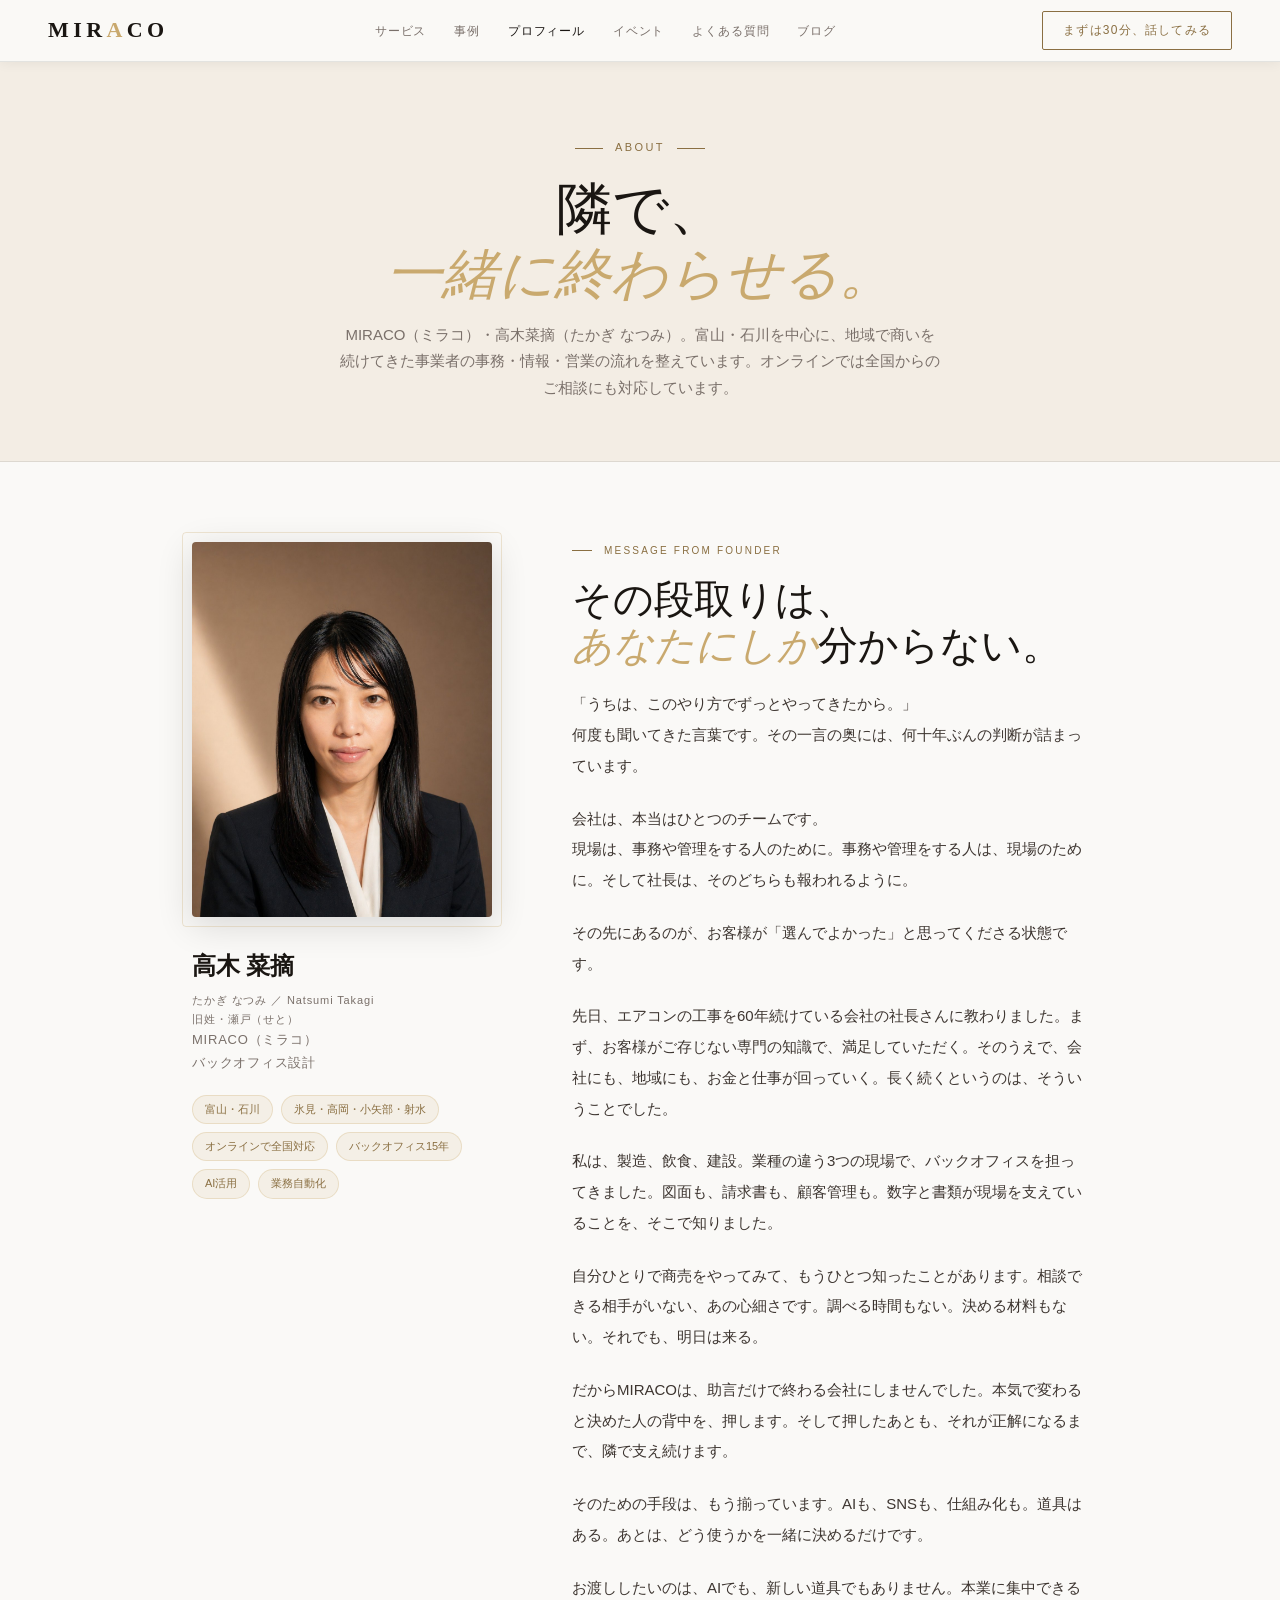
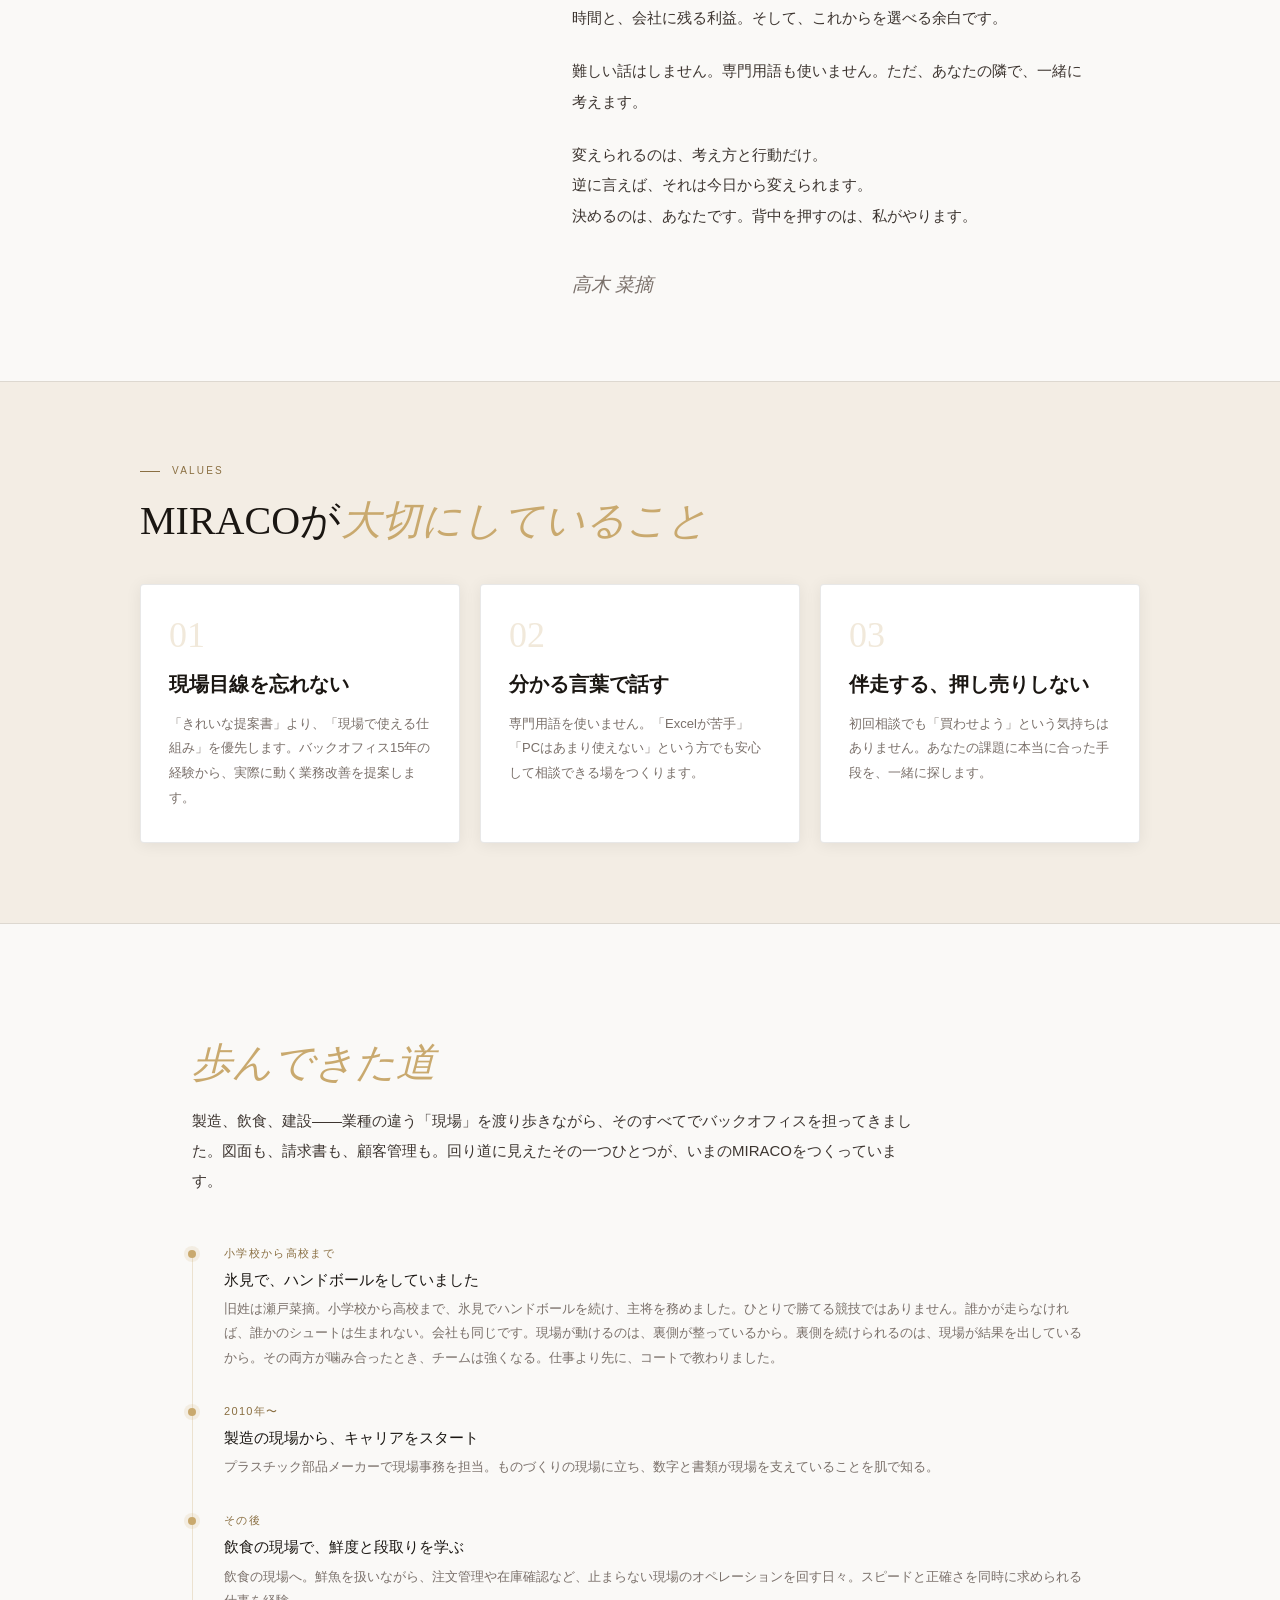
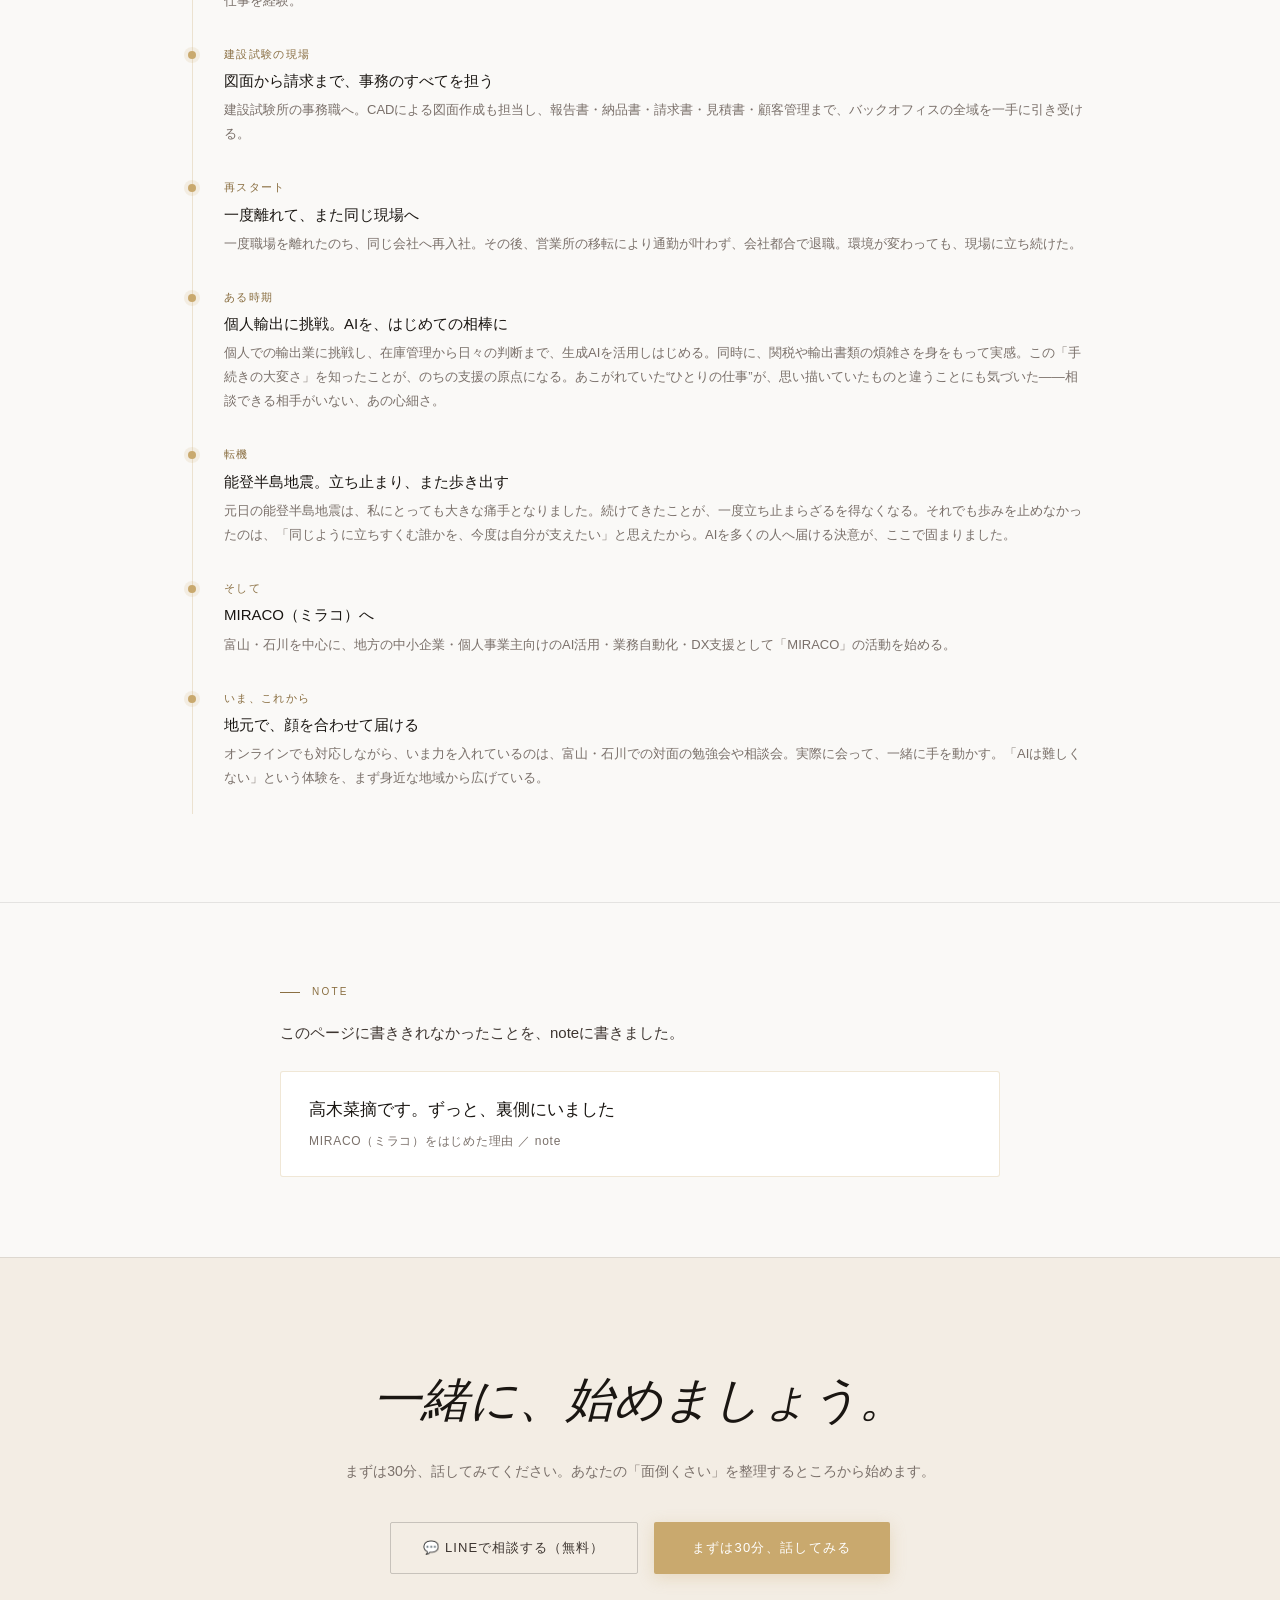
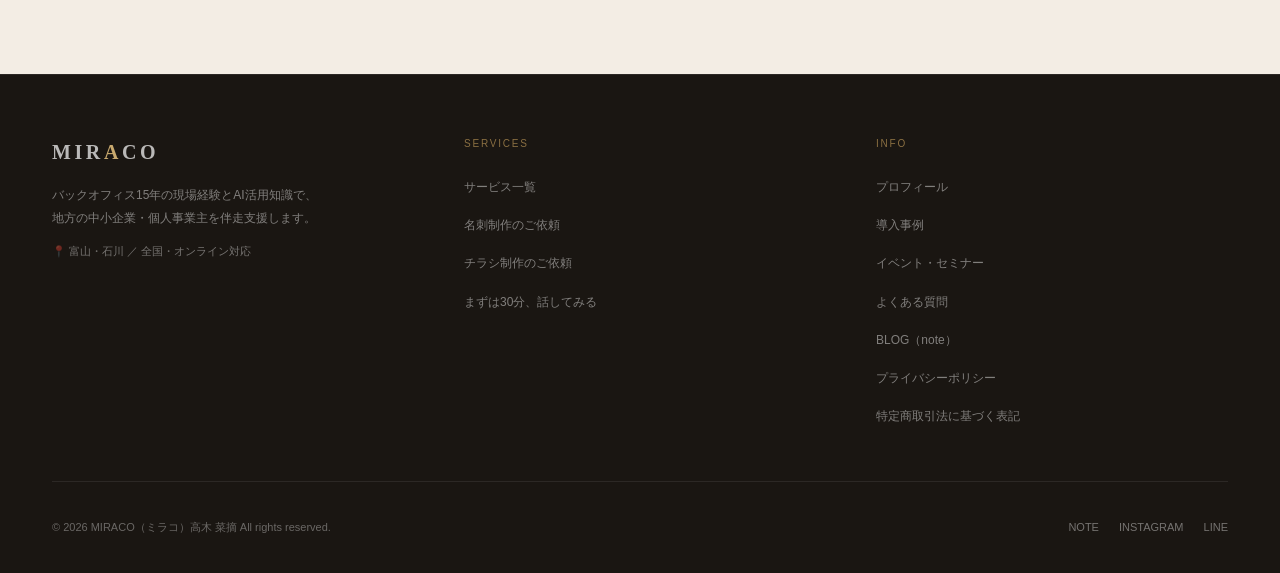
==== commit b89b80ae: "Temporarily remove representative title until January 15, 2027" ====
--- a/about.html
+++ b/about.html
@@ -3,13 +3,13 @@
 <head>
 <meta charset="UTF-8">
 <meta name="viewport" content="width=device-width, initial-scale=1.0">
-<title>高木菜摘（たかぎ なつみ）｜MIRACO（ミラコ）代表・バックオフィス設計｜富山・石川</title>
-<meta name="description" content="高木菜摘（たかぎ なつみ・旧姓 瀬戸菜摘）／MIRACO（ミラコ）代表。製造・飲食・建設の3つの現場でバックオフィスを担ってきた経験をもとに、富山県・石川県の事業者の事務・情報・営業の流れを整えています。小学校から高校まで、氷見でハンドボールの主将。オンラインでは全国からのご相談に対応。">
+<title>高木菜摘（たかぎ なつみ）｜MIRACO（ミラコ）・バックオフィス設計｜富山・石川</title>
+<meta name="description" content="高木菜摘（たかぎ なつみ・旧姓 瀬戸菜摘）／MIRACO（ミラコ）。製造・飲食・建設の3つの現場でバックオフィスを担ってきた経験をもとに、富山県・石川県の事業者の事務・情報・営業の流れを整えています。小学校から高校まで、氷見でハンドボールの主将。オンラインでは全国からのご相談に対応。">
 <meta name="author" content="高木菜摘（MIRACO）">
 <meta name="robots" content="index, follow, max-image-preview:large">
 <meta name="keywords" content="高木菜摘,たかぎなつみ,Natsumi Takagi,瀬戸菜摘,せとなつみ,MIRACO,ミラコ,バックオフィス,事務,仕組み化,業務改善,ハンドボール,富山,氷見,高岡,小矢部,射水,石川,オンライン">
-<meta property="og:title" content="高木菜摘（たかぎ なつみ）｜MIRACO（ミラコ）代表">
-<meta property="og:description" content="製造・飲食・建設の3つの現場でバックオフィスを担ってきたMIRACO代表・高木菜摘のプロフィール。富山・石川を中心に、オンラインでは全国に対応しています。">
+<meta property="og:title" content="高木菜摘（たかぎ なつみ）｜MIRACO（ミラコ）">
+<meta property="og:description" content="製造・飲食・建設の3つの現場でバックオフィスを担ってきたMIRACO・高木菜摘のプロフィール。富山・石川を中心に、オンラインでは全国に対応しています。">
 <meta property="og:type" content="profile">
 <meta property="profile:first_name" content="菜摘">
 <meta property="profile:last_name" content="高木">
@@ -28,7 +28,7 @@
       "@type": "ProfilePage",
       "@id": "https://miracobackoffice.com/about.html#profilepage",
       "url": "https://miracobackoffice.com/about.html",
-      "name": "高木菜摘（たかぎ なつみ）｜MIRACO（ミラコ）代表",
+      "name": "高木菜摘（たかぎ なつみ）｜MIRACO（ミラコ）",
       "inLanguage": "ja",
       "mainEntity": { "@id": "https://miracobackoffice.com/#natsumi-takagi" },
       "isPartOf": { "@id": "https://miracobackoffice.com/#website" }
@@ -40,7 +40,7 @@
       "givenName": "菜摘",
       "familyName": "高木",
       "alternateName": ["高木 菜摘", "たかぎ なつみ", "タカギ ナツミ", "Natsumi Takagi", "Takagi Natsumi", "髙木菜摘", "髙木 菜摘", "瀬戸菜摘", "瀬戸 菜摘", "せと なつみ", "Natsumi Seto"],
-      "jobTitle": "MIRACO（ミラコ）代表・バックオフィス設計",
+      "jobTitle": "MIRACO（ミラコ）・バックオフィス設計",
       "worksFor": { "@id": "https://miracobackoffice.com/#organization" },
       "knowsAbout": [
         "バックオフィス業務の設計",
@@ -71,7 +71,7 @@
         "https://lin.ee/v2A0ds8L",
         "https://www.youtube.com/@%E3%83%9F%E3%83%A9%E3%82%B3-o1c"
       ],
-      "description": "高木菜摘（たかぎ なつみ）。旧姓は瀬戸菜摘。MIRACO（ミラコ）代表。製造・飲食・建設という業種の違う3つの現場でバックオフィスを担ってきた経験をもとに、地域で商いを続けてきた事業者の事務・情報・営業の流れを整える。富山県・石川県を中心に活動し、オンラインでは全国に対応。小学校から高校まで氷見でハンドボールを続け、主将を務めた。"
+      "description": "高木菜摘（たかぎ なつみ）。旧姓は瀬戸菜摘。MIRACO（ミラコ）。製造・飲食・建設という業種の違う3つの現場でバックオフィスを担ってきた経験をもとに、地域で商いを続けてきた事業者の事務・情報・営業の流れを整える。富山県・石川県を中心に活動し、オンラインでは全国に対応。小学校から高校まで氷見でハンドボールを続け、主将を務めた。"
     }
   ]
 }
@@ -213,7 +213,7 @@
   <ul class="nav-links">
     <li><a href="services.html">サービス</a></li>
     <li><a href="cases.html">事例</a></li>
-    <li><a href="about.html" class="active">代表について</a></li>
+    <li><a href="about.html" class="active">プロフィール</a></li>
     <li><a href="events.html">イベント</a></li>
     <li><a href="faq.html">よくある質問</a></li>
     <li><a href="https://note.com/miraco_1" target="_blank" rel="noopener noreferrer">ブログ</a></li>
@@ -224,7 +224,7 @@
 <div class="mobile-menu" id="mobile-menu" aria-hidden="true">
   <a href="services.html">サービス</a>
   <a href="cases.html">事例</a>
-  <a href="about.html">代表について</a>
+  <a href="about.html">プロフィール</a>
   <a href="events.html">イベント・セミナー</a>
   <a href="faq.html">よくある質問</a>
   <a href="https://note.com/miraco_1" target="_blank" rel="noopener noreferrer">ブログ（note）</a>
@@ -234,19 +234,19 @@
 <section class="page-hero">
   <p class="eyebrow"><span class="eyebrow-line"></span>About<span class="eyebrow-line"></span></p>
   <h1>隣で、<br><em>一緒に終わらせる。</em></h1>
-  <p>MIRACO（ミラコ）代表・高木菜摘（たかぎ なつみ）。富山・石川を中心に、地域で商いを続けてきた事業者の事務・情報・営業の流れを整えています。オンラインでは全国からのご相談にも対応しています。</p>
+  <p>MIRACO（ミラコ）・高木菜摘（たかぎ なつみ）。富山・石川を中心に、地域で商いを続けてきた事業者の事務・情報・営業の流れを整えています。オンラインでは全国からのご相談にも対応しています。</p>
 </section>
 
 <main>
 <div class="about-layout">
   <div>
     <div class="profile-img-wrap">
-      <img src="assets/images/profile-natsumi.jpg" alt="MIRACO代表 高木菜摘" loading="lazy">
+      <img src="assets/images/profile-natsumi.jpg" alt="MIRACO 高木菜摘" loading="lazy">
     </div>
     <div class="profile-meta">
       <p class="profile-name">高木 菜摘</p>
       <p class="profile-kana">たかぎ なつみ ／ Natsumi Takagi<br>旧姓・瀬戸（せと）</p>
-      <p class="profile-title">MIRACO（ミラコ）代表<br>バックオフィス設計</p>
+      <p class="profile-title">MIRACO（ミラコ）<br>バックオフィス設計</p>
       <div class="profile-tags">
         <span class="profile-tag">富山・石川</span>
         <span class="profile-tag">氷見・高岡・小矢部・射水</span>
@@ -399,7 +399,7 @@
     <div class="footer-col">
       <h4>Info</h4>
       <ul>
-        <li><a href="about.html">代表について</a></li>
+        <li><a href="about.html">プロフィール</a></li>
         <li><a href="cases.html">導入事例</a></li>
         <li><a href="events.html">イベント・セミナー</a></li>
         <li><a href="faq.html">よくある質問</a></li>
